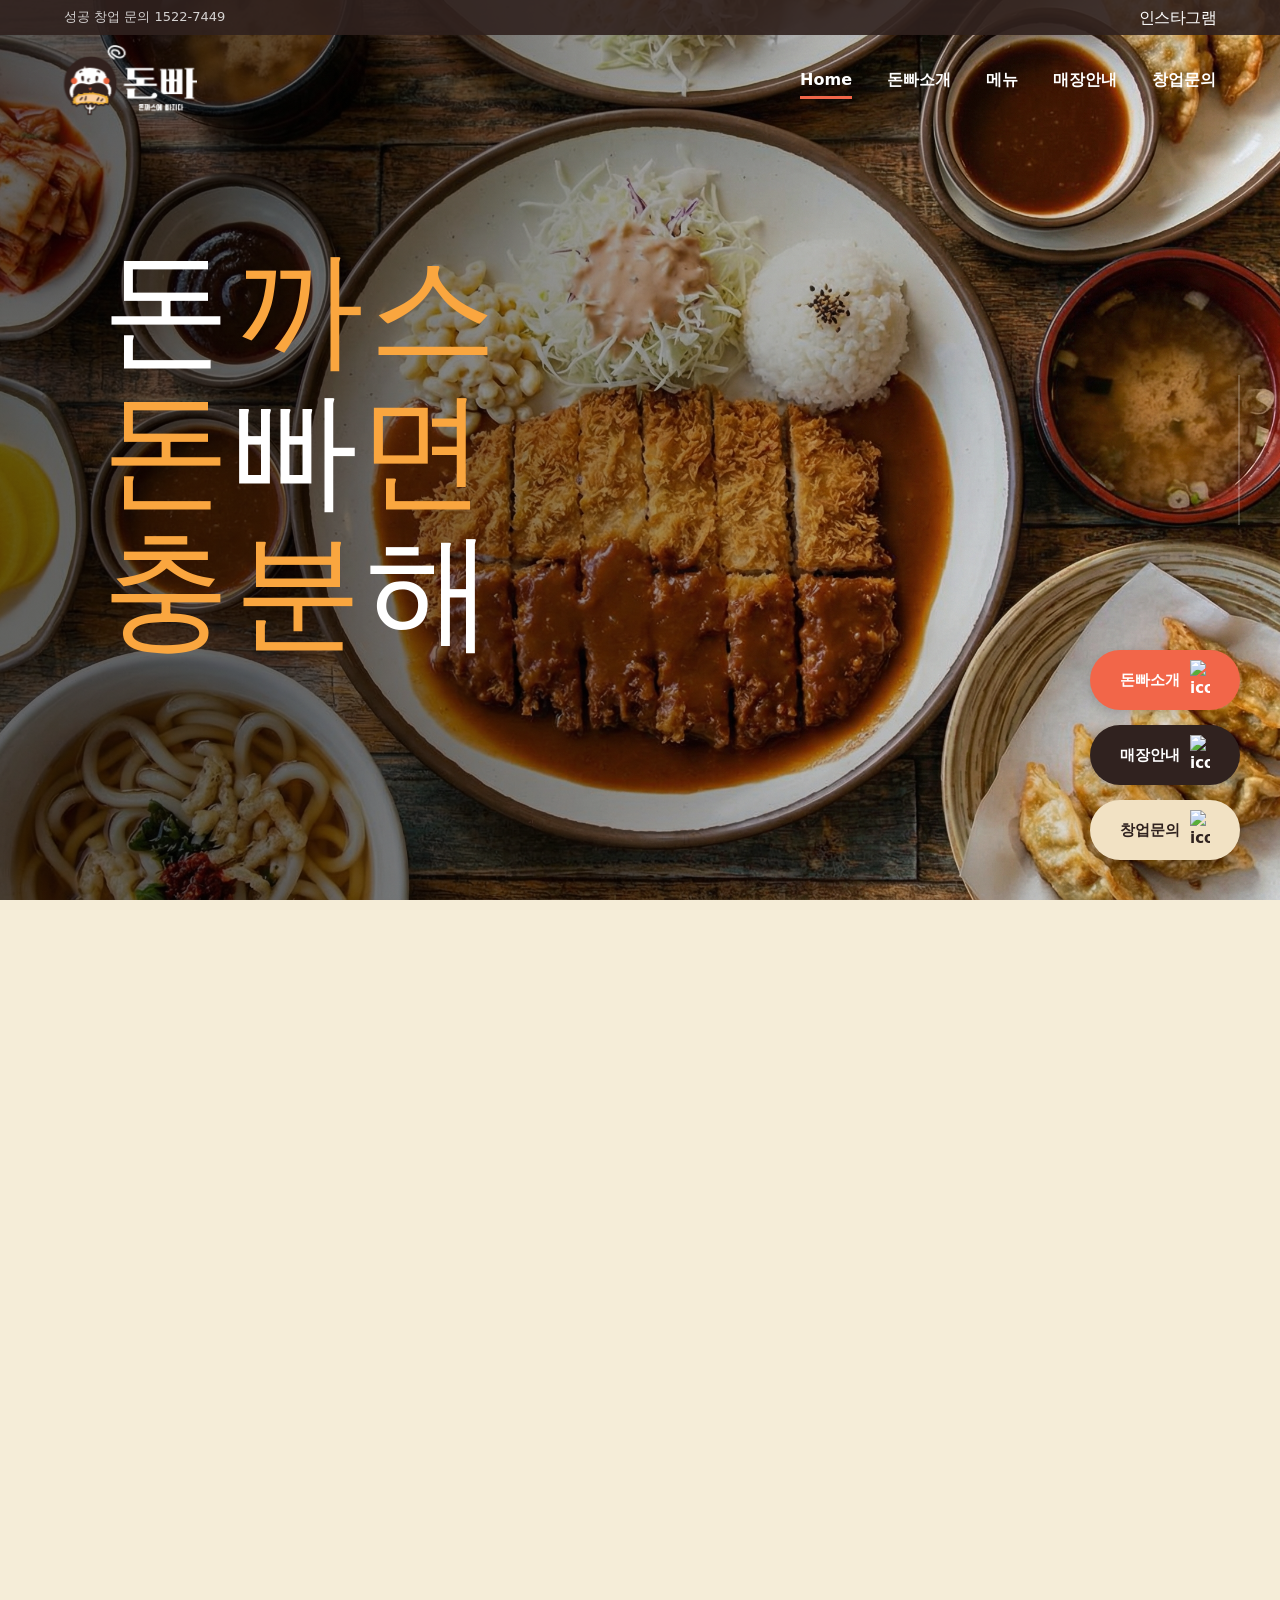
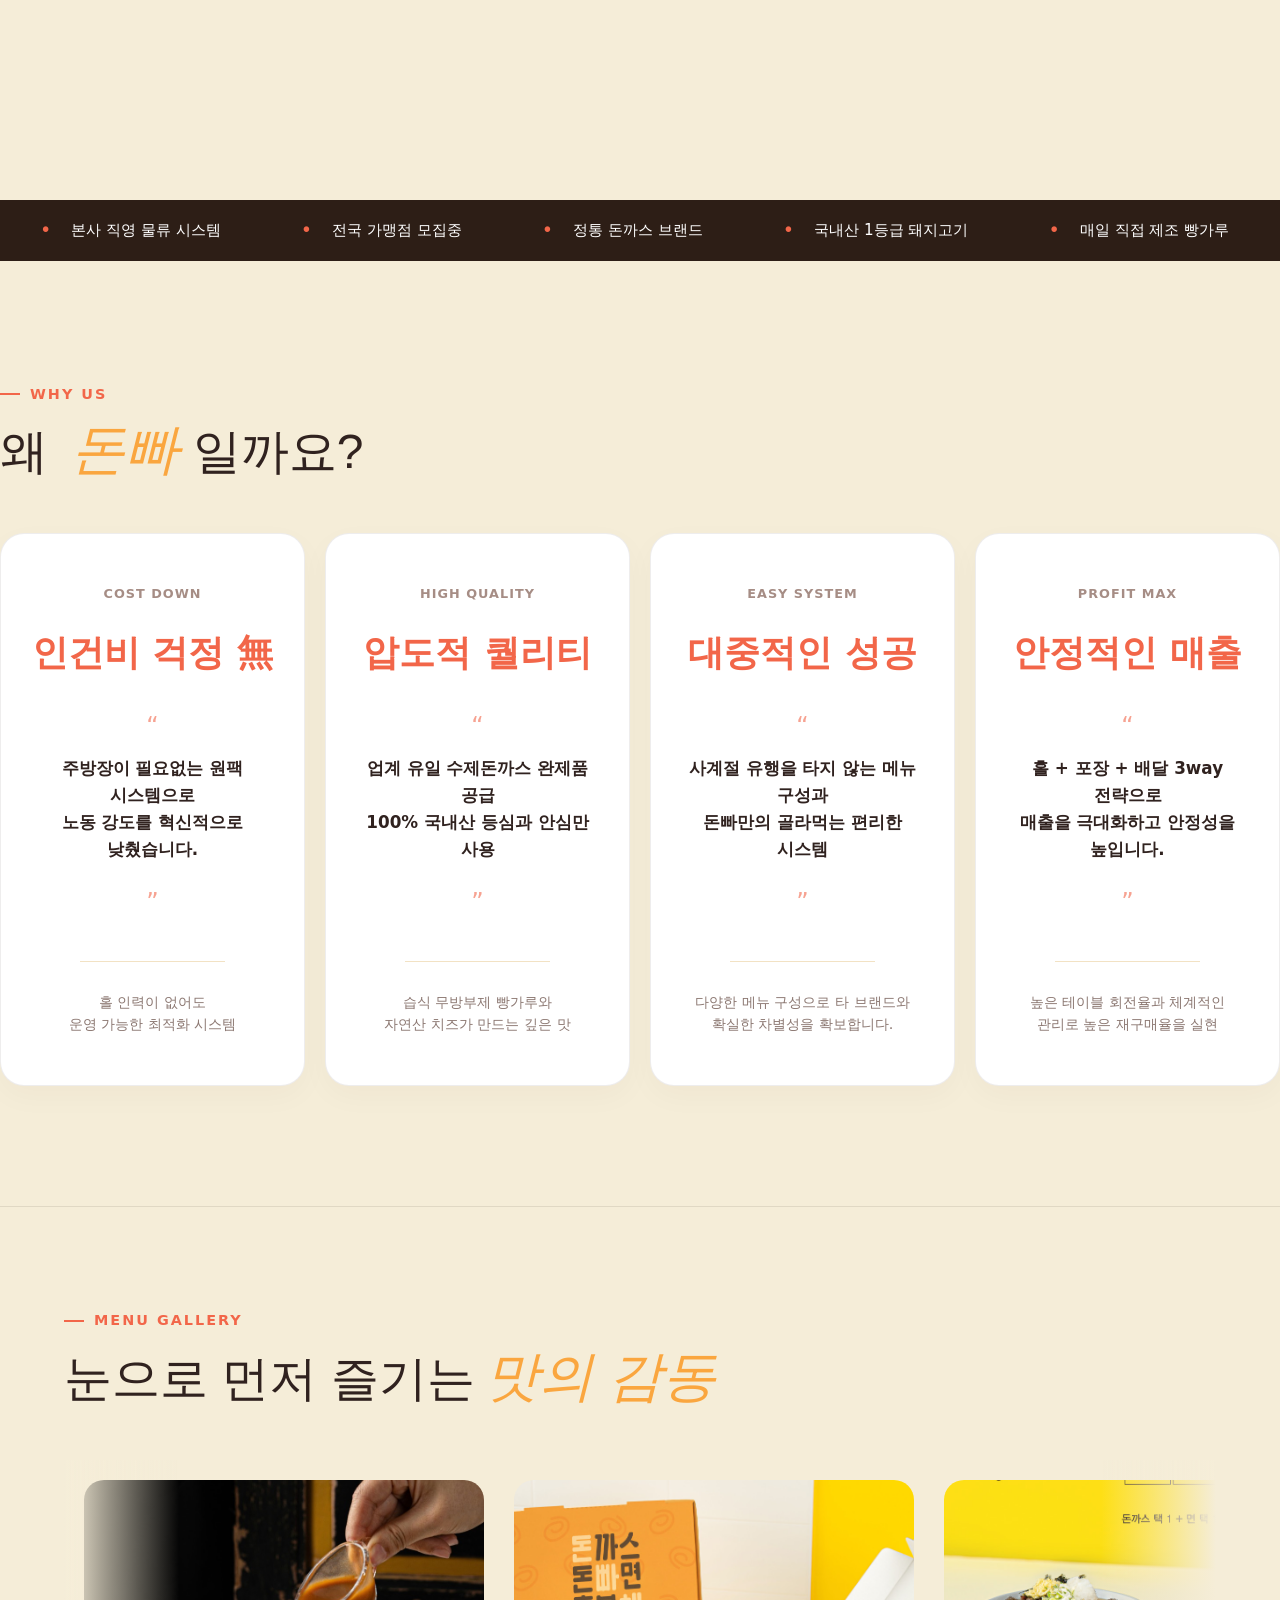
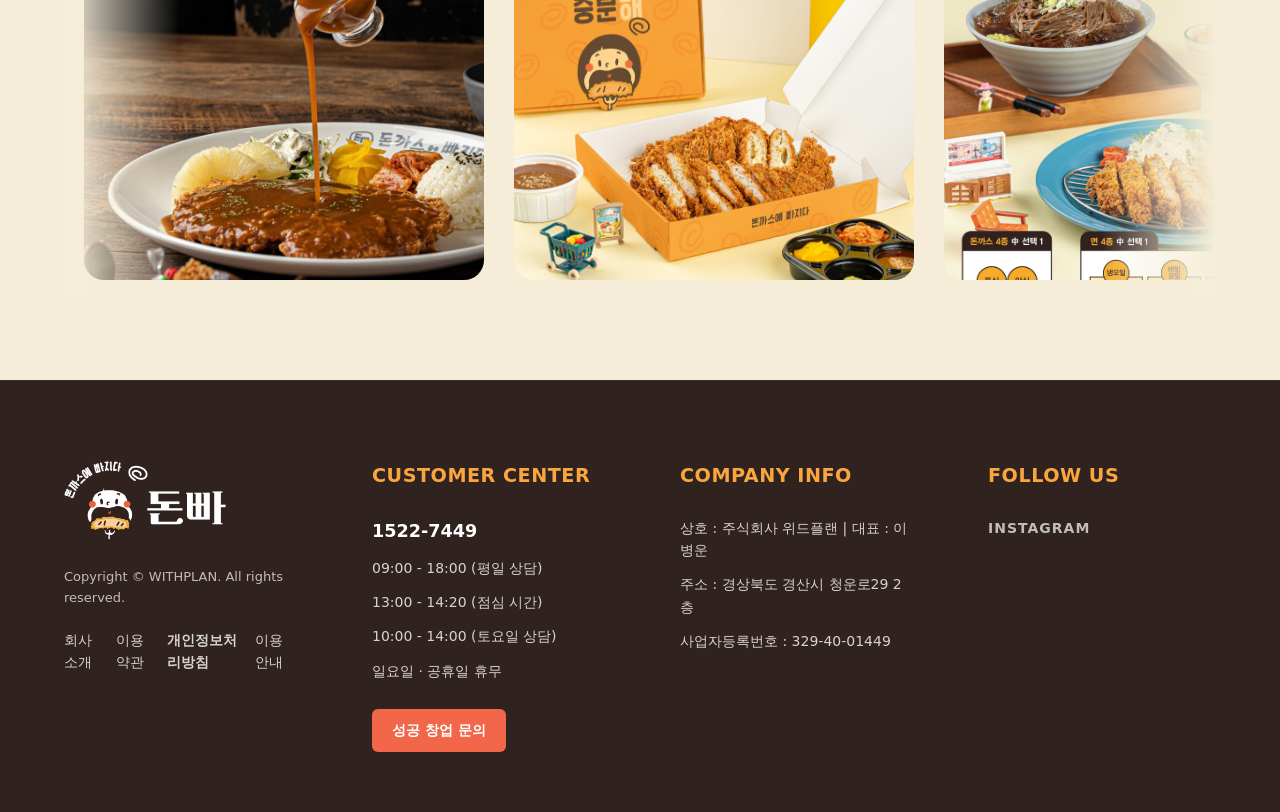
==== index.html @ 664cb2f0 "메뉴 사진 추가 및 수정" ====
<!DOCTYPE html>
<html lang="ko">

<head>
    <meta charset="UTF-8">
    <meta name="viewport" content="width=device-width, initial-scale=1.0">
    <title>K-돈까스 | 우리 모두를 이롭게 하는 맛</title>
    <meta name="description" content="전통의 맛과 현대적 감각이 어우러진 최고의 돈까스 프랜차이즈, K-돈까스입니다.">
    <link rel="stylesheet" href="css/common.css">
    <link rel="stylesheet" href="css/main.css">
    <link href="https://cdn.jsdelivr.net/npm/remixicon@3.5.0/fonts/remixicon.css" rel="stylesheet">
</head>

<body>
    <div class="top-bar">
        <div class="info">성공 창업 문의 1522-7449</div>
        <div class="sns">
            <a href="https://www.instagram.com/don_bba/" target="_blank" rel="noopener noreferrer">
                <i class="ri-instagram-line"></i> <span>인스타그램</span>
            </a>
        </div>
    </div>
    <header id="main-header">
        <div class="logo">
            <a href="index.html">
                <img src="Image/돈빠_로고_화이트.png" alt="돈빠 로고">
            </a>
        </div>
        <nav>
            <ul class="nav-links">
                <li><a href="index.html" class="active">Home</a></li>
                <li><a href="about.html">돈빠소개</a></li>
                <li><a href="menu.html">메뉴</a></li>
                <li><a href="store.html">매장안내</a></li>
                <li><a href="franchise.html">창업문의</a></li>
            </ul>
        </nav>
        <div class="menu-toggle" id="mobile-menu">
            <span></span>
            <span></span>
            <span></span>
        </div>
    </header>

    <div class="floating-banners">
        <a href="about.html" class="floating-banner banner-red">돈빠소개 <img
                src="https://img.icons8.com/ios-filled/50/ffffff/book.png" alt="icon"></a>
        <a href="store.html" class="floating-banner banner-black">매장안내 <img
                src="https://img.icons8.com/ios-filled/50/ffffff/exterior.png" alt="icon"></a>
        <a href="franchise.html" class="floating-banner banner-yellow">창업문의 <img
                src="https://img.icons8.com/ios-filled/50/000000/news.png" alt="icon"></a>
    </div>

    <main>
        <section class="hero scroll-hero">
            <div class="hero-sticky-container">
                <div class="hero-slider">
                    <div class="slide active" style="background-image: url('Image/main_1.jpeg');"></div>
                    <div class="slide" style="background-image: url('Image/main_2.jpeg');"></div>
                </div>
                <div class="hero-overlay"></div>

                <div class="hero-content">
                    <div class="hero-text-phase active" data-phase="1">
                        <h1>
                            <span class="hero-l1">돈<span class="highlight">까스</span></span><br>
                            <span class="hero-l2"><span class="highlight">돈</span>빠<span
                                    class="highlight">면</span></span><br>
                            <span class="hero-l3"><span class="highlight">충분</span>해</span>
                        </h1>
                    </div>
                    <div class="hero-text-phase" data-phase="2">
                        <h1>
                            <span class="hero-l4">정성을 다해</span><br>
                            <span class="hero-l5">직접 만드는</span><br>
                            <span class="hero-l6"><span class="highlight">수제 돈까스</span></span>
                        </h1>
                    </div>
                </div>

                <div class="scroll-indicator">
                    <div class="indicator-bar"></div>
                </div>
            </div>
        </section>

        <div class="scrolling-bar">
            <div class="scrolling-content">
                <span class="scroll-item">본사 직영 물류 시스템</span>
                <span class="scroll-item">전국 가맹점 모집중</span>
                <span class="scroll-item">정통 돈까스 브랜드</span>
                <span class="scroll-item">국내산 1등급 돼지고기</span>
                <span class="scroll-item">매일 직접 제조 빵가루</span>

                <span class="scroll-item">본사 직영 물류 시스템</span>
                <span class="scroll-item">전국 가맹점 모집중</span>
                <span class="scroll-item">정통 돈까스 브랜드</span>
                <span class="scroll-item">국내산 1등급 돼지고기</span>
                <span class="scroll-item">매일 직접 제조 빵가루</span>

                <span class="scroll-item">본사 직영 물류 시스템</span>
                <span class="scroll-item">전국 가맹점 모집중</span>
                <span class="scroll-item">정통 돈까스 브랜드</span>
                <span class="scroll-item">국내산 1등급 돼지고기</span>
                <span class="scroll-item">매일 직접 제조 빵가루</span>
            </div>
        </div>

        <section class="section section-features reveal">
            <div class="container">
                <div class="origin-header">
                    <span class="origin-subtitle">WHY US</span>
                    <h2 class="origin-title">왜 <span class="highlight">돈빠</span> 일까요?</h2>
                </div>

                <div class="process-grid">
                    <div class="process-item">
                        <span class="process-tag">Cost Down</span>
                        <h4>인건비 걱정 無</h4>
                        <div class="quote-mark">“</div>
                        <p>
                            주방장이 필요없는 원팩 시스템으로<br>
                            노동 강도를 혁신적으로 낮췄습니다.
                        </p>
                        <div class="quote-mark">”</div>
                        <div class="divider"></div>
                        <span class="sub-desc">홀 인력이 없어도<br>운영 가능한 최적화 시스템</span>
                    </div>

                    <div class="process-item">
                        <span class="process-tag">High Quality</span>
                        <h4>압도적 퀄리티</h4>
                        <div class="quote-mark">“</div>
                        <p>
                            업계 유일 수제돈까스 완제품 공급<br>
                            100% 국내산 등심과 안심만 사용
                        </p>
                        <div class="quote-mark">”</div>
                        <div class="divider"></div>
                        <span class="sub-desc">습식 무방부제 빵가루와<br>자연산 치즈가 만드는 깊은 맛</span>
                    </div>

                    <div class="process-item">
                        <span class="process-tag">Easy System</span>
                        <h4>대중적인 성공</h4>
                        <div class="quote-mark">“</div>
                        <p>
                            사계절 유행을 타지 않는 메뉴 구성과<br>
                            돈빠만의 골라먹는 편리한 시스템
                        </p>
                        <div class="quote-mark">”</div>
                        <div class="divider"></div>
                        <span class="sub-desc">다양한 메뉴 구성으로 타 브랜드와<br>확실한 차별성을 확보합니다.</span>
                    </div>

                    <div class="process-item">
                        <span class="process-tag">Profit Max</span>
                        <h4>안정적인 매출</h4>
                        <div class="quote-mark">“</div>
                        <p>
                            홀 + 포장 + 배달 3way 전략으로<br>
                            매출을 극대화하고 안정성을 높입니다.
                        </p>
                        <div class="quote-mark">”</div>
                        <div class="divider"></div>
                        <span class="sub-desc">높은 테이블 회전율과 체계적인<br>관리로 높은 재구매율을 실현</span>
                    </div>
                </div>
            </div>
        </section>

        <div class="container">
            <div class="section-divider"></div>
        </div>

        <section class="section section-menu-slider reveal">
            <div class="container">
                <div class="origin-header">
                    <span class="origin-subtitle">MENU GALLERY</span>
                    <h2 class="origin-title mobile-break">눈으로 먼저 즐기는<span class="highlight">맛의 감동</span></h2>
                </div>
            </div>
            <div class="menu-slider-wrap">
                <div class="menu-slider-track">
                    <div class="menu-slide"><img src="Image/menu/돈까스/경양식 돈까스 첫단추.jpg" alt="Menu 1"></div>
                    <div class="menu-slide"><img src="Image/menu/돈까스/골라먹는 모둠 돈까스.jpg" alt="Menu 2"></div>
                    <div class="menu-slide"><img src="Image/menu/돈까스/돈빠 반상.jpg" alt="Menu 3"></div>
                    <div class="menu-slide"><img src="Image/menu/돈까스/돈빠 한상.jpg" alt="Menu 4"></div>
                    <div class="menu-slide"><img src="Image/menu/돈까스/빨간 경양식 불돈.jpg" alt="Menu 5"></div>
                    <div class="menu-slide"><img src="Image/menu/돈까스/정식.jpg" alt="Menu 6"></div>
                    <div class="menu-slide"><img src="Image/menu/면류/냉모밀.jpg" alt="Menu 7"></div>
                    <div class="menu-slide"><img src="Image/menu/면류/맵달 쫄면.jpg" alt="Menu 8"></div>
                    <div class="menu-slide"><img src="Image/menu/사이드/카츠산도.jpg" alt="Menu 9"></div>
                    <div class="menu-slide"><img src="Image/menu/사이드/왕새우튀김(3p).jpg" alt="Menu 10"></div>

                    <div class="menu-slide"><img src="Image/menu/돈까스/경양식 돈까스 첫단추.jpg" alt="Menu 1"></div>
                    <div class="menu-slide"><img src="Image/menu/돈까스/골라먹는 모둠 돈까스.jpg" alt="Menu 2"></div>
                    <div class="menu-slide"><img src="Image/menu/돈까스/돈빠 반상.jpg" alt="Menu 3"></div>
                    <div class="menu-slide"><img src="Image/menu/돈까스/돈빠 한상.jpg" alt="Menu 4"></div>
                    <div class="menu-slide"><img src="Image/menu/돈까스/빨간 경양식 불돈.jpg" alt="Menu 5"></div>
                    <div class="menu-slide"><img src="Image/menu/돈까스/정식.jpg" alt="Menu 6"></div>
                    <div class="menu-slide"><img src="Image/menu/면류/냉모밀.jpg" alt="Menu 7"></div>
                    <div class="menu-slide"><img src="Image/menu/면류/맵달 쫄면.jpg" alt="Menu 8"></div>
                    <div class="menu-slide"><img src="Image/menu/사이드/카츠산도.jpg" alt="Menu 9"></div>
                    <div class="menu-slide"><img src="Image/menu/사이드/왕새우튀김(3p).jpg" alt="Menu 10"></div>
                </div>
            </div>
        </section>
    </main>

    <footer>
        <div class="footer-container">
            <!-- Brand Column -->
            <div class="footer-brand">
                <div class="footer-logo">
                    <img src="Image/돈빠_로고_푸터.png" alt="돈빠 로고">
                </div>
                <div class="footer-copyright">
                    Copyright © WITHPLAN. All rights reserved.
                </div>
                <div class="footer-brand-links">
                    <a href="#">회사소개</a>
                    <a href="#">이용약관</a>
                    <a href="#" class="bold">개인정보처리방침</a>
                    <a href="#">이용안내</a>
                </div>
            </div>

            <!-- Customer Center Column -->
            <div class="footer-customer">
                <h4 class="footer-col-title">CUSTOMER CENTER</h4>
                <ul class="footer-info-list">
                    <li><strong>1522-7449</strong></li>
                    <li>09:00 - 18:00 (평일 상담)</li>
                    <li>13:00 - 14:20 (점심 시간)</li>
                    <li>10:00 - 14:00 (토요일 상담)</li>
                    <li>일요일 · 공휴일 휴무</li>
                </ul>
                <a href="franchise.html" class="footer-btn">성공 창업 문의</a>
            </div>

            <!-- Company Info Column -->
            <div class="footer-company">
                <h4 class="footer-col-title">COMPANY INFO</h4>
                <ul class="footer-info-list">
                    <li>상호 : 주식회사 위드플랜 | 대표 : 이병운</li>
                    <li>주소 : 경상북도 경산시 청운로29 2층</li>
                    <li>사업자등록번호 : 329-40-01449</li>
                </ul>
            </div>

            <!-- Follow Us Column -->
            <div class="footer-follow">
                <h4 class="footer-col-title">FOLLOW US</h4>
                <div class="footer-social-links">
                    <a href="https://www.instagram.com/don_bba/" target="_blank">INSTAGRAM</a>
                </div>
            </div>
        </div>
    </footer>

    <script src="js/common.js"></script>
    <script>
        // 배경 슬라이더
        const slides = document.querySelectorAll('.slide');
        let currentSlide = 0;

        function nextSlide() {
            slides[currentSlide].classList.remove('active');
            currentSlide = (currentSlide + 1) % slides.length;
            slides[currentSlide].classList.add('active');
        }

        setInterval(nextSlide, 5000); // 5초마다 전환

        // Scroll-driven Hero Text Animation
        const hero = document.querySelector('.scroll-hero');
        const sticky = document.querySelector('.hero-sticky-container');
        const phases = document.querySelectorAll('.hero-text-phase');
        const indicatorBar = document.querySelector('.indicator-bar');

        function handleHeroScroll() {
            if (!hero || !sticky) return;

            const rect = hero.getBoundingClientRect();
            const viewHeight = window.innerHeight;
            const heroHeight = hero.offsetHeight;

            // Calculate progress (0 to 1) based on how much of the long hero section has been scrolled
            let progress = -rect.top / (heroHeight - viewHeight);
            progress = Math.max(0, Math.min(1, progress));

            // Update Indicator Bar
            if (indicatorBar) {
                indicatorBar.style.height = `${progress * 100}%`;
            }

            // Determine active phase (Dividing into 2 phases: 0-0.5, 0.5-1.0)
            let activePhase = 1;
            if (progress > 0.5) activePhase = 2;

            phases.forEach(phase => {
                const phaseNum = parseInt(phase.getAttribute('data-phase'));
                if (phaseNum === activePhase) {
                    phase.classList.add('active');
                } else {
                    phase.classList.remove('active');
                }
            });
        }

        window.addEventListener('scroll', handleHeroScroll);
        window.addEventListener('resize', handleHeroScroll);
        handleHeroScroll(); // Initial call

    </script>
</body>

</html>
---- css/common.css ----
@import url('//fonts.googleapis.com/earlyaccess/notosanskr.css');

@font-face {
    font-family: 'HsSaemaul';
    src: url('https://cdn.jsdelivr.net/gh/projectnoonnu/noonfonts_2108@1.1/HSSaemaul-Regular.woff') format('woff');
    font-weight: normal;
    font-display: swap;
}

:root {

    --primary-color: #FAA63F;
    /* Main 1 */
    --primary-hover: #F26649;
    /* Sub 1 as hover */
    --bg-color: #F5EDD8;

    --text-color: #30221F;
    /* Main 2 */

    --text-muted: #F26649;
    /* Sub 1 */
    --white: #FFFFFF;
    /* Sub 2 */
    --glass-bg: rgba(255, 255, 255, 0.8);
    --shadow: 0 10px 30px rgba(0, 0, 0, 0.08);

    --section-padding: 100px 5%;
    --container-width: 1500px;

    --transition: all 0.3s cubic-bezier(0.4, 0, 0.2, 1);

    --delay-1: 0.1s;
    --delay-2: 0.2s;
    --delay-3: 0.3s;
}

* {
    margin: 0;
    padding: 0;
    box-sizing: border-box;
}

body {
    font-family: 'Noto Sans KR', -apple-system, BlinkMacSystemFont, system-ui, Roboto, sans-serif;
    background-color: var(--bg-color);
    color: var(--text-color);
    line-height: 1.6;
    overflow-x: hidden;
    animation: fadeInPage 0.8s ease-in-out;
}

@keyframes fadeInPage {
    from {
        opacity: 0;
    }

    to {
        opacity: 1;
    }
}

h1,
h2,
h3,
.brand-font {
    font-family: 'HsSaemaul', sans-serif;
    font-weight: 700;
}

a {
    text-decoration: none;
    color: inherit;
    transition: var(--transition);
}

ul {
    list-style: none;
}

.container {
    max-width: var(--container-width);
    margin: 0 auto;
    width: 100%;
}

.top-bar {
    height: 35px;
    background: rgba(48, 34, 31, 0.9);
    color: var(--white);
    font-size: 13px;
    display: flex;
    align-items: center;
    justify-content: space-between;
    padding: 0 5%;
    position: fixed;
    top: 0;
    left: 0;
    width: 100%;
    z-index: 1001;
}

.top-bar .info {
    opacity: 0.8;
}

.top-bar .sns {
    display: flex;
    gap: 15px;
}

.top-bar .sns a {
    opacity: 1;
    display: flex;
    align-items: center;
    gap: 5px;
    height: 100%;
}

.top-bar .sns a i {
    font-size: 1rem;
    line-height: 1;
}

.top-bar .sns a span {
    font-size: 16px;
    font-weight: 500;
    line-height: 1;
    margin-bottom: -1px;
    /* Visual baseline adjustment */
    letter-spacing: -0.5px;
}

header {
    position: fixed;
    top: 35px;
    left: 0;
    width: 100%;
    height: 90px;
    display: flex;
    align-items: center;
    justify-content: space-between;
    padding: 0 5%;
    background: transparent;
    z-index: 1000;
    transition: var(--transition);
    animation: fadeInDown 0.8s ease-out forwards;

}

@keyframes fadeInDown {
    from {
        opacity: 0;
        transform: translateY(-20px);
    }

    to {
        opacity: 1;
        transform: translateY(0);
    }
}

header.scrolled {
    background: var(--primary-color);
    height: 80px;
    box-shadow: 0 2px 10px rgba(0, 0, 0, 0.1);
}

header.scrolled .logo,
header.scrolled .nav-links li a {
    color: var(--text-color);
}

.logo {
    display: flex;
    align-items: center;
}

.logo a {
    display: flex;
    align-items: center;
}

.logo img {
    height: 70px;
    width: auto;
    transition: var(--transition);
}

header.scrolled .logo img {
    height: 60px;
}

.nav-links {
    display: flex;
    gap: 35px;
    margin-left: auto;

}

.nav-links li {
    animation: fadeInDown 0.8s ease-out forwards;
    opacity: 0;
}

.nav-links li:nth-child(1) {
    animation-delay: 0.1s;
}

.nav-links li:nth-child(2) {
    animation-delay: 0.2s;
}

.nav-links li:nth-child(3) {
    animation-delay: 0.3s;
}

.nav-links li:nth-child(4) {
    animation-delay: 0.4s;
}

.nav-links li:nth-child(5) {
    animation-delay: 0.5s;
}

.nav-links li:nth-child(6) {
    animation-delay: 0.6s;
}

.nav-links li a {
    color: var(--white);
    font-weight: 600;
    font-size: 16px;
    position: relative;
    padding: 10px 0;
}

.nav-links li a::after {
    content: '';
    position: absolute;
    bottom: 0;
    left: 0;
    width: 0;
    height: 3px;
    background: #F26649;
    /* Sub 1 Color */
    transition: var(--transition);
}

.nav-links li a:hover::after,
.nav-links li a.active::after {
    width: 100%;
}

.menu-toggle {
    display: none;
    flex-direction: column;
    justify-content: space-between;
    width: 30px;
    height: 20px;
    cursor: pointer;
    z-index: 1001;
}

.menu-toggle span {
    display: block;
    width: 100%;
    height: 3px;
    background: var(--text-color);
    border-radius: 3px;
    transition: var(--transition);
}

.menu-toggle.active span:nth-child(1) {
    transform: translateY(8.5px) rotate(45deg);
}

.menu-toggle.active span:nth-child(2) {
    opacity: 0;
}

.menu-toggle.active span:nth-child(3) {
    transform: translateY(-8.5px) rotate(-45deg);
}

.ticker-bar {
    width: 100%;
    height: 50px;
    background: #30221F;
    overflow: hidden;
    display: flex;
    align-items: center;
    border-top: 1px solid rgba(255, 255, 255, 0.05);
}

.ticker-track {
    display: flex;
    white-space: nowrap;
    animation: ticker-infinite 40s linear infinite;
}

.ticker-track span {
    color: #F5EDD8;
    font-size: 14px;
    font-weight: 500;
    padding: 0 30px;
    display: flex;
    align-items: center;
}

.ticker-track .dot {
    color: var(--primary-color);
    font-size: 18px;
    padding: 0;
}

@keyframes ticker-infinite {
    0% {
        transform: translateX(0);
    }

    100% {
        transform: translateX(-33.333%);
    }
}

@media (max-width: 768px) {
    .ticker-bar {
        height: 45px;
    }
}

.floating-banners {
    position: fixed;
    right: 40px;
    bottom: 40px;
    display: flex;
    flex-direction: column;
    gap: 15px;
    z-index: 999;
}

.floating-banner {
    width: 150px;
    height: 60px;
    border-radius: 100px;
    display: flex;
    align-items: center;
    justify-content: center;
    color: var(--white);
    font-size: 15px;
    font-weight: 600;
    box-shadow: 0 4px 15px rgba(0, 0, 0, 0.2);
    cursor: pointer;
    transition: var(--transition);
}

.floating-banner:hover {
    transform: scale(1.05);
}

.banner-red {
    background: #F26649;
    /* Sub 1 */
}

.banner-black {
    background: #30221F;
}

.banner-yellow {
    background: #F2E2C4;
    color: var(--text-color);
}

.floating-banner img {
    width: 20px;
    margin-left: 10px;
}

footer {
    background: #30221F;
    color: var(--white);
    padding: 80px 5% 60px;
    font-size: 14px;
    border-top: 1px solid rgba(255, 255, 255, 0.05);
}

.footer-container {
    max-width: var(--container-width);
    margin: 0 auto;
    display: grid;
    grid-template-columns: repeat(4, 1fr);
    gap: 80px;
}

.footer-col-title {
    font-size: 1.2rem;
    font-weight: 700;
    margin-bottom: 25px;
    color: var(--primary-color);
    letter-spacing: 0.5px;
}

/* Brand Column */
.footer-brand .footer-logo {
    margin-bottom: 20px;
}

.footer-brand .footer-logo img {
    height: 80px;
    width: auto;
}

.footer-brand .footer-copyright {
    font-size: 13px;
    opacity: 0.7;
    margin-bottom: 15px;
}

.footer-brand-links {
    display: flex;
    gap: 15px;
    font-size: 14px;
    margin-top: 20px;
}

.footer-brand-links a {
    opacity: 0.8;
}

.footer-brand-links a.bold {
    font-weight: 700;
}

/* Info List Style */
.footer-info-list {
    list-style: none;
}

.footer-info-list li {
    margin-bottom: 12px;
    line-height: 1.6;
    color: rgba(255, 255, 255, 0.8);
}

.footer-info-list li strong {
    color: var(--white);
    display: block;
    margin-bottom: 3px;
    font-size: 1.1rem;
}

.footer-bank-info {
    margin-bottom: 20px;
}

.footer-bank-info p {
    margin-bottom: 5px;
    font-weight: 600;
}

/* Buttons */
.footer-btn {
    display: inline-block;
    background: var(--primary-hover);
    /* Using the warm red color for the button */
    color: white;
    padding: 10px 20px;
    border-radius: 6px;
    font-weight: 700;
    margin-top: 15px;
    transition: var(--transition);
}

.footer-btn:hover {
    transform: translateY(-2px);
    box-shadow: 0 5px 15px rgba(242, 102, 73, 0.3);
}

/* Social Column */
.footer-social-links {
    display: flex;
    flex-direction: column;
    gap: 12px;
}

.footer-social-links a {
    text-transform: uppercase;
    font-weight: 600;
    letter-spacing: 1px;
    opacity: 0.7;
    transition: var(--transition);
}

.footer-social-links a:hover {
    opacity: 1;
    color: var(--primary-color);
}

@media screen and (max-width: 1200px) {
    .footer-container {
        grid-template-columns: repeat(2, 1fr);
        gap: 40px;
    }
}

@media screen and (max-width: 768px) {
    footer {
        padding: 50px 20px;
    }

    .footer-container {
        grid-template-columns: 1fr;
        gap: 40px;
    }

    .footer-col-title {
        margin-bottom: 15px;
    }
}

@media (max-width: 991px) {
    .grid {
        grid-template-columns: repeat(2, 1fr);
    }

    .hero h1 {
        font-size: 3.5rem;
    }
}

@media (max-width: 768px) {
    .menu-toggle {
        display: flex;
    }

    .nav-links {
        position: fixed;
        top: 0;
        left: 0;

        width: 100%;

        height: 100vh;
        background: rgba(245, 237, 216, 0.95);

        backdrop-filter: blur(10px);

        -webkit-backdrop-filter: blur(10px);
        flex-direction: column;
        justify-content: center;
        align-items: center;
        gap: 40px;

        opacity: 0;
        pointer-events: none;
        transition: opacity 0.4s ease;
        z-index: 1000;
    }

    .nav-links.active {
        opacity: 1;
        pointer-events: auto;
    }

    .nav-links li {
        opacity: 0;
        transform: translateY(-20px);
        transition: opacity 0.4s ease, transform 0.4s ease;
    }

    .nav-links.active li {
        animation: slideDownFadeIn 0.5s ease forwards;
        opacity: 0;
    }

    .nav-links.active li:nth-child(1) {
        animation-delay: 0.1s;
    }

    .nav-links.active li:nth-child(2) {
        animation-delay: 0.2s;
    }

    .nav-links.active li:nth-child(3) {
        animation-delay: 0.3s;
    }

    .nav-links.active li:nth-child(4) {
        animation-delay: 0.4s;
    }

    .nav-links.active li:nth-child(5) {
        animation-delay: 0.5s;
    }

    .nav-links li a {
        font-size: 1.8rem;

        font-weight: 700;
        color: var(--text-color);

    }

    @keyframes slideDownFadeIn {
        0% {
            opacity: 0;
            transform: translateY(-20px);
        }

        100% {
            opacity: 1;
            transform: translateY(0);
        }
    }

    .grid {
        grid-template-columns: 1fr;
    }

    .hero h1 {
        font-size: 2.8rem;
    }

    .hero p {
        font-size: 1rem;
    }

    .section {
        padding: 60px 5%;
    }

    .store-list-container {
        grid-template-columns: 1fr;
        height: auto;
    }

    .map-placeholder {
        order: -1;
        height: 300px;
    }
}

.sub-hero {
    height: 50vh;
    min-height: 300px;
    display: flex;
    align-items: center;
    justify-content: center;
    position: relative;
    padding: 0 5%;
    overflow: hidden;
    color: var(--white);
    background-size: cover;
    background-position: center;
    text-align: center;
}

.sub-hero-overlay {
    position: absolute;
    top: 0;
    left: 0;
    width: 100%;
    height: 100%;
    background: rgba(0, 0, 0, 0.5);
    z-index: 1;
}

.sub-hero-content {
    position: relative;
    z-index: 2;
}

.sub-hero h1 {
    font-size: 4rem;
    margin-bottom: 15px;
}

.sub-hero p {
    font-size: 1.0rem;
    opacity: 0.9;
}

.menu-hero-container {
    display: flex;
    justify-content: space-between;
    align-items: flex-end;
    width: 100%;
    padding-top: 30px;
    position: relative;
    z-index: 2;
    text-align: left;
}

.menu-hero-content-left {
    display: flex;
    flex-direction: column;
}

.menu-hero-breadcrumb {
    color: rgba(255, 255, 255, 0.7);
    font-size: 0.9rem;
    font-weight: 500;
    margin-top: 60px;
    margin-bottom: 10px;
    letter-spacing: 1px;
}

.menu-hero-breadcrumb a {
    color: inherit;
    transition: var(--transition);
    position: relative;
    padding-bottom: 2px;
}

.menu-hero-breadcrumb a:hover {
    color: #ffffff;
}

.menu-hero-breadcrumb a::after {
    content: '';
    position: absolute;
    bottom: 0;
    left: 0;
    width: 0;
    height: 1px;
    background: #ffffff;
    transition: var(--transition);
}

.menu-hero-breadcrumb a:hover::after {
    width: 100%;
}

.menu-hero-breadcrumb a:last-child {
    color: #FAA63F;
    font-weight: 700;
}

.menu-hero-breadcrumb a:last-child::after {
    background: #FAA63F;
}

.menu-hero-breadcrumb span {
    margin: 0 12px;
    color: rgba(255, 255, 255, 0.4);
    font-size: 0.8rem;
}

.menu-hero-title {
    font-size: 4.5rem;
    line-height: 1.2;
    margin-bottom: 25px;
    font-weight: 100;
    letter-spacing: -1px;
}

.menu-hero-title .text-white {
    color: var(--white);
}

.menu-hero-title .text-primary {
    color: #FAA63F;
}

.menu-hero-desc {
    color: rgba(255, 255, 255, 0.6);
    font-size: 1.1rem;
    line-height: 1.6;
    letter-spacing: -0.5px;
}

.menu-hero-content-right {
    display: flex;
    flex-direction: column;
    gap: 40px;
    text-align: right;
}

.menu-hero-content-right.reveal {
    transition-delay: 0.3s;

}

.menu-hero-stat {
    display: flex;
    flex-direction: column;
}

.stat-value {
    color: #FAA63F;
    font-size: 1.8rem;

    line-height: 1;
    font-weight: 100;
    letter-spacing: 1px;
}

.stat-label {
    color: rgba(255, 255, 255, 0.6);
    font-size: 0.9rem;
    margin-top: 5px;
}

@media (max-width: 991px) {
    .menu-hero-container {
        flex-direction: column;
        align-items: flex-start;
        gap: 40px;
        padding: 60px 0;
    }

    .menu-hero-title {
        font-size: 3rem;
    }

    .menu-hero-content-right {
        text-align: left;
        flex-direction: row;
        gap: 30px;
    }
}

@media (max-width: 768px) {
    .stat-value {
        font-size: 1.6rem;
    }
}

.process-grid {
    display: grid;
    grid-template-columns: repeat(3, 1fr);
    gap: 80px 40px;
    margin-top: 20px;
    position: relative;
    width: 100%;
}

.process-item {
    position: relative;
    text-align: left;
    background: #FFF8EC;
    padding: 60px 40px;
    border-radius: 30px;
    box-shadow: 0 10px 30px rgba(0, 0, 0, 0.03);
    border: 1px solid rgba(0, 0, 0, 0.03);
    transition: all 0.4s cubic-bezier(0.175, 0.885, 0.32, 1.275);
    overflow: hidden;
}

.process-item:hover {
    transform: translateY(-12px);
    box-shadow: 0 20px 50px rgba(201, 114, 10, 0.12);
    border-color: rgba(201, 114, 10, 0.2);
    z-index: 2;
}

.process-num {
    font-size: 6rem;
    font-weight: 900;
    color: rgba(44, 32, 22, 0.04);
    position: absolute;
    top: 10px;
    left: 30px;
    margin: 0;
    line-height: 1;
    z-index: 1;
    font-family: 'HsSaemaul', sans-serif;
}

.process-icon {
    font-size: 2.2rem;
    color: #FAA63F;
    margin-top: 40px;
    position: relative;
    z-index: 2;
    display: block;
}

.process-item h4 {
    font-size: 1.4rem;
    font-weight: 800;
    margin-bottom: 15px;
    color: #30221F;
}

.process-item p {
    font-size: 1.1rem;
    line-height: 1.7;
    font-weight: 500;
    color: #666;
    word-break: keep-all;
    margin: 0;
    width: 100%;
    position: relative;
    z-index: 2;
}

.process-section {
    padding: 120px 5%;
    width: 100%;
    background-color: #F5EDD8;
    text-align: center;
}

@keyframes fadeInUp {
    from {
        opacity: 0;
        transform: translateY(30px);
    }

    to {
        opacity: 1;
        transform: translateY(0);
    }
}

.reveal {
    opacity: 0;
    transform: translateY(30px);
    transition: all 0.8s ease-out;
}

.reveal.active {
    opacity: 1;
    transform: translateY(0);
}

.section-divider {
    width: 100%;
    height: 1px;
    background-color: rgba(44, 32, 22, 0.1);
    margin: 0 auto;
}

.section {
    padding: var(--section-padding);
}

.section-title {
    text-align: center;
    margin-bottom: 60px;
}

.section-title h2 {
    font-size: 2.5rem;
    margin-bottom: 10px;
}

.section-header.left-align {
    text-align: left;
    margin-bottom: 50px;
}

.section-header.left-align h2 {
    font-size: 2.6rem;
    font-weight: 100;
}

.subtitle {
    display: inline-block;
    color: #F26649;
    font-size: 0.9rem;
    font-weight: 700;
    letter-spacing: 2px;
    position: relative;
    padding-left: 30px;
}

.subtitle::before {
    content: '';
    position: absolute;
    left: 0;
    top: 50%;
    transform: translateY(-50%);
    width: 20px;
    height: 2px;
    background-color: var(--primary-color);
}

.section-title .divider {
    display: none;

}

.grid {
    display: grid;
    grid-template-columns: repeat(3, 1fr);
    gap: 30px;
}

.card {
    background: var(--white);
    padding: 40px;
    border-radius: 20px;
    box-shadow: var(--shadow);
    transition: var(--transition);
    text-align: center;
}

.card:hover {
    transform: translateY(-10px);
}

.card-icon {
    font-size: 3rem;
    margin-bottom: 20px;
    display: block;
}

.card h3 {
    margin-bottom: 15px;
}

.origin-header {
    text-align: left;
    margin-bottom: 40px;
}

.origin-subtitle {
    display: inline-block;
    color: #F26649;
    /* Sub 1 */
    font-size: 0.9rem;
    font-weight: 700;
    letter-spacing: 2px;
    position: relative;
    padding-left: 30px;
}

.origin-subtitle::before {
    content: '';
    position: absolute;
    left: 0;
    top: 50%;
    transform: translateY(-50%);
    width: 20px;
    height: 2px;
    background-color: #F26649;
    /* Sub 1 */
}

.origin-title {
    font-size: 3rem;
    font-weight: 100;
}

/* [WHY US, MENU GALLERY 등] 밝은 배경 섹션의 타이틀 컬러 */
.origin-title {
    color: #30221F;
}

/* [원산지] 어두운 배경 섹션의 타이틀 컬러 (배경이 30221F 인 곳) */
.origin-section .origin-title {
    color: #ffffff;
}

.origin-title .highlight {
    color: #FAA63F;
    /* Sub 1 */
    font-size: 3.4rem;
    font-style: italic;
    font-family: 'HsSaemaul', sans-serif;
    margin-left: 10px;
}

@media screen and (max-width: 640px) {
    .origin-title.mobile-break .highlight {
        display: block !important;
        margin-left: 0 !important;
        margin-top: -15px !important;
    }

    .mo-br {
        display: block !important;
    }
}

.scrolling-bar {
    background-color: #2D1E16;

    overflow: hidden;
    padding: 15px 0;
    white-space: nowrap;
    position: relative;
}

.scrolling-content {
    display: inline-flex;
    animation: scroll-left 30s linear infinite;
}

.scroll-item {
    display: inline-flex;
    align-items: center;
    color: #FFFFFF;
    font-size: 0.95rem;
    font-weight: 500;
    padding: 0 40px;
}

.scroll-item::before {
    content: "•";
    color: #F26649;
    /* Sub 1 */
    margin-right: 20px;
    font-size: 1.2rem;
}

@keyframes scroll-left {
    0% {
        transform: translateX(0);
    }

    100% {
        transform: translateX(-33.333%);

    }
}

/* Utility Classes */
.mo-br {
    display: none;
}

@media screen and (max-width: 768px) {
    .container {
        padding: 0 15px;
    }

    .section {
        padding: 40px 5%;
    }

    .section-title h2 {
        font-size: 2rem;
    }

    .top-bar {
        font-size: 11px;
        padding: 0 10px;
    }

    header {
        padding: 0 15px;
    }

    .logo img {
        height: 50px;
    }

    .floating-banners {
        display: none;
    }

    .process-grid {
        grid-template-columns: 1fr;
        gap: 30px;
        margin-top: 40px;
    }

    .process-item {
        padding: 40px 25px;
    }

    .sub-hero {
        min-height: 200px;
        height: auto;
        padding-top: 80px;
        padding-bottom: 40px;
    }

    .menu-hero-container {
        flex-direction: column;
        align-items: center;
        justify-content: center;
        text-align: center;
        gap: 15px;
    }

    .menu-hero-content-left {
        align-items: center;
        text-align: center;
        width: 100%;
    }

    .menu-hero-content-right {
        flex-direction: row;
        flex-wrap: wrap;
        justify-content: center;
        align-items: flex-end;
        text-align: center;
    }

    .menu-hero-stat {
        align-items: center;
    }

    /* 서브 히어로: 모바일은 타이틀 위주(브레드크럼·스탯 숨김, 본문은 아주 작게) */
    .menu-hero-breadcrumb {
        display: none;
    }

    .menu-hero-content-right {
        display: none;
    }

    .menu-hero-desc {
        display: none;
    }

    .sub-hero h1.menu-hero-title {
        font-size: clamp(2.75rem, 8.5vw, 3.4rem);
        line-height: 1.12;
        margin-bottom: 0;
        font-weight: 400;
    }

    .menu-hero-desc br {
        display: none;
    }

    footer {
        padding: 40px 15px 30px;
    }

    .footer-nav {
        flex-wrap: wrap;
        gap: 15px;
        font-size: 13px;
    }

    .footer-info-text,
    .copyright {
        font-size: 12px;
    }

    /* 소제목(영문 라벨) + 메인 타이틀: 모바일에서 간격 촘촘하게 */
    .origin-header .origin-subtitle {
        margin-bottom: 6px !important;
    }

    .origin-header .origin-title {
        margin-top: 0 !important;
    }

    .section-header.left-align .subtitle {
        margin-bottom: 0px !important;
    }

    .section-header.left-align>h2 {
        margin-top: 0 !important;
    }

    .section-title-wrap .subtitle {
        margin-bottom: 6px !important;
    }

    .section-title-wrap .history-title {
        margin-top: 0 !important;
    }

    .contact-info>.origin-subtitle {
        margin-bottom: 6px !important;
    }

    .contact-info>.contact-title {
        margin-top: 0 !important;
    }
}

@media screen and (max-width: 640px) {
    .container {
        padding: 0 20px;
    }

    .section {
        padding: 60px 20px;
    }

    .section-title h2 {
        font-size: 1.8rem;
    }

    .top-bar {
        font-size: 13px;
        padding: 0 15px;
    }

    .top-bar .sns a i {
        font-size: 1.2rem;
    }

    .top-bar .sns a span {
        display: none;
        /* Hide labels on very small screens */
    }

    header {
        height: 70px;
        padding: 0 15px;
        justify-content: center !important;
        position: fixed !important;
    }

    .logo {
        flex: 1 !important;
        display: flex !important;
        justify-content: center !important;
        text-align: center !important;
    }

    .logo img {
        height: 50px !important;
        margin: 0 auto !important;
    }

    .menu-toggle {
        position: absolute !important;
        right: 15px !important;
        /* Center toggle vertically in header */
        top: 50% !important;
        transform: translateY(-50%) !important;
    }

    .sub-hero h1.menu-hero-title {
        font-size: clamp(2.65rem, 8vw, 3.25rem);
        line-height: 1.12;
    }

    .footer-nav {
        justify-content: center;
        text-align: center;
    }

    .footer-info-text {
        text-align: center;
    }

    .copyright {
        text-align: center;
    }

    /* Center-align all section headers on mobile */
    .origin-header,
    .section-header.left-align,
    .section-title-wrap {
        text-align: center !important;
        margin-left: auto !important;
        margin-right: auto !important;
        display: flex !important;
        flex-direction: column !important;
        align-items: center !important;
    }

    .subtitle,
    .origin-subtitle {
        padding-left: 0 !important;
        display: inline-block !important;
        text-align: center !important;
    }

    .subtitle::before,
    .origin-subtitle::before {
        display: none !important;
    }

    /* Mobile Footer Optimization & Reordering */
    footer {
        padding: 60px 20px 40px !important;
    }

    .footer-container {
        display: flex !important;
        flex-direction: column !important;
        align-items: center !important;
        text-align: center !important;
        gap: 30px !important;
        position: relative !important;
    }

    /* Use display: contents to reorder children of disparate parents */
    .footer-brand,
    .footer-company {
        display: contents !important;
    }

    .footer-logo {
        display: none !important;
    }

    /* Company Info List */
    .footer-info-list {
        order: 2 !important;
        display: flex !important;
        flex-direction: column !important;
        align-items: center !important;
        gap: 8px !important;
        margin-bottom: 20px !important;
    }

    /* Brand Links (Terms etc.) */
    .footer-brand-links {
        order: 3 !important;
        display: flex !important;
        justify-content: center !important;
        flex-wrap: wrap !important;
        gap: 10px 20px !important;
        margin-top: 10px !important;
    }

    /* Copyright at the very bottom */
    .footer-copyright {
        order: 4 !important;
        margin-top: 5px !important;
        font-size: 11px !important;
        opacity: 0.7;
    }

    /* Hide unnecessary elements on mobile */
    .footer-customer,
    .footer-follow,
    .footer-col-title {
        display: none !important;
    }
}
---- css/main.css ----
.hero {
    height: 100vh;
    position: relative;
    color: var(--white);
}

.hero.scroll-hero {
    height: 200vh;
    /* Scroll length for 2 phases */
}

.hero-sticky-container {
    position: sticky;
    top: 0;
    height: 100vh;
    width: 100%;
    display: flex;
    align-items: center;
    justify-content: flex-start;
    padding: 0 8%;
    overflow: hidden;
}

.hero-slider {
    position: absolute;
    top: 0;
    left: 0;
    width: 100%;
    height: 100%;
    z-index: 0;
}

.slide {
    position: absolute;
    top: 0;
    left: 0;
    width: 100%;
    height: 100%;
    background-size: cover;
    background-position: center;
    opacity: 0;
    transition: opacity 2s ease-in-out;
}

.slide.active {
    opacity: 1;
}

.hero-overlay {
    position: absolute;
    top: 0;
    left: 0;
    width: 100%;
    height: 100%;
    background: linear-gradient(to right, rgba(0, 0, 0, 0.6) 20%, rgba(0, 0, 0, 0) 100%);
    z-index: 1;
}

.hero-content {
    z-index: 2;
    max-width: 1200px;
    width: 100%;
    position: relative;
}

.hero-text-phase {
    position: absolute;
    top: 50%;
    left: 0;
    transform: translateY(-50%);
    opacity: 0;
    visibility: hidden;
    transition: all 0.8s cubic-bezier(0.4, 0, 0.2, 1);
    width: 100%;
}

.hero-text-phase.active {
    opacity: 1;
    visibility: visible;
    transform: translateY(-50%) translateX(0);
}

.hero h1 {
    font-size: 8rem;
    /* Large impact font */
    line-height: 1.1;
    font-weight: 100;
    /* Ultra thin for modern feel */
    margin: 0;
    display: block;
}

.hero h1 span {
    display: inline-block;
    white-space: nowrap;
}

/* Individual Letter Spacing for Alignment (Tuned for 8rem Extra Bold) */
.hero-l1 {
    letter-spacing: 0.04em;
}

/* 돈까스 - increase to match '충분해' width */
.hero-l2 {
    letter-spacing: 0;
}

/* 돈빠면 */
.hero-l3 {
    letter-spacing: 0.03em;
}

/* 충분해 - naturally the widest */

.hero-l4 {
    letter-spacing: 0.01em;
}

/* 정성을 다해 */
.hero-l5 {
    letter-spacing: 0.02em;
}

/* 직접 만드는 */
.hero-l6 {
    letter-spacing: 0;
}

/* 수제 돈까스 */

.hero h1 .highlight {
    color: var(--primary-color);
}

.hero h1 .highlight {
    color: var(--primary-color);
}

/* Scroll Indicator */
.scroll-indicator {
    position: absolute;
    right: 40px;
    top: 50%;
    transform: translateY(-50%);
    width: 2px;
    height: 150px;
    background: rgba(255, 255, 255, 0.2);
    z-index: 10;
}

.indicator-bar {
    width: 100%;
    height: 0%;
    background: var(--primary-color);
    transition: height 0.1s linear;
}

@media (max-width: 768px) {
    .hero-sticky-container {
        padding: 0 5%;
    }
}

.btn {
    display: inline-block;
    padding: 18px 40px;
    background: var(--primary-color);
    color: var(--white);
    border-radius: 50px;
    font-weight: 600;
    transition: var(--transition);
    box-shadow: 0 4px 15px rgba(250, 166, 63, 0.3);
}

.desktop-only-btn {
    display: inline-block;
}

@media (max-width: 768px) {
    .desktop-only-btn {
        display: none;
    }
}

.btn:hover {
    background: var(--primary-hover);
    transform: translateY(-3px);
    box-shadow: 0 6px 20px rgba(250, 166, 63, 0.4);
}

.section-menu-slider {
    padding-bottom: 80px;
    overflow: hidden;
}

.menu-slider-wrap {
    width: 100%;
    max-width: var(--container-width);

    margin: 20px auto 0;

    position: relative;
    overflow: hidden;

    padding: 0 20px;

}

.menu-slider-wrap::before,
.menu-slider-wrap::after {
    content: '';
    position: absolute;
    top: 0;
    width: 10%;
    height: 100%;
    z-index: 2;
    pointer-events: none;
    display: block;

}

.menu-slider-wrap::before {
    left: 0;
    background: linear-gradient(to right, var(--bg-color), transparent);
}

.menu-slider-wrap::after {
    right: 0;
    background: linear-gradient(to left, var(--bg-color), transparent);
}

.menu-slider-track {
    display: flex;
    gap: 30px;
    animation: menu-scroll-infinite 60s linear infinite;

    width: max-content;
    padding: 20px 0;

}

.menu-slider-track:hover {
    animation-play-state: running !important;
}

.menu-slide {
    width: 400px;
    height: 400px;
    flex-shrink: 0;
    border-radius: 20px;
    overflow: hidden;
}

.menu-slide img {
    width: 100%;
    height: 100%;
    object-fit: cover;
    transition: transform 0.6s cubic-bezier(0.4, 0, 0.2, 1);
}

.menu-slide:hover img {
    transform: scale(1.1);
}

@keyframes menu-scroll-infinite {
    0% {
        transform: translateX(0);
    }

    100% {

        transform: translateX(calc(-400px * 10 - 30px * 10));
    }
}

@media (max-width: 768px) {
    .menu-slide {
        width: 280px;
        height: 280px;
    }

    @keyframes menu-scroll-infinite {
        0% {
            transform: translateX(0);
        }

        100% {
            transform: translateX(calc(-280px * 10 - 30px * 10));
        }
    }
}

@media screen and (max-width: 768px) {
    .hero {
        padding: 0 15px;
    }

    .hero h1 {
        font-size: clamp(4.25rem, 11vw + 1.25rem, 5.75rem);
        line-height: 1.06;
        font-weight: 400;
        letter-spacing: -0.02em;
    }

    .hero p {
        font-size: 1.1rem;
    }

    .hero-content {
        max-width: 100%;
        text-align: center;
    }
}

/* 메인 WHY US: 브랜드 톤앤매너(Orange/Brown) 반영 */
.section-features {
    background: #F5EDD8;
    /* Warm ivory bg */
    padding: 120px 0;
}

.section-features .origin-title {
    color: #30221F;
}

.section-features .process-item {
    background: #ffffff;
    border: 1px solid rgba(48, 34, 31, 0.08);
    /* Soft brown border */
    padding: 50px 30px;
    border-radius: 24px;
    display: flex;
    flex-direction: column;
    align-items: center;
    text-align: center !important;
    transition: all 0.5s cubic-bezier(0.4, 0, 0.2, 1);
    position: relative;
    color: #30221F;
    /* Dark brown text */
    box-shadow: 0 10px 30px rgba(48, 34, 31, 0.03);
}

/* Hover Interaction: Active card comes forward, others recede */
.process-grid:hover .process-item:not(:hover) {
    opacity: 0.5;
    transform: scale(0.95);
    filter: grayscale(0.5);
}

.process-item:hover {
    background: #ffffff;
    transform: scale(1.08);
    z-index: 10;
    box-shadow: 0 40px 80px rgba(48, 34, 31, 0.12);
    border-color: #F26649;
    /* Brand Orange */
}

.process-item .process-tag {
    font-size: 0.8rem;
    color: #A68D85;
    /* Muted brown */
    margin-bottom: 20px;
    text-transform: uppercase;
    letter-spacing: 1px;
    font-weight: 700;
}

.process-item h4 {
    font-size: 2.22rem;
    color: #F26649 !important;
    /* Brand Orange */
    margin-bottom: 15px;
    font-weight: 900;
}

.process-item .quote-mark {
    font-size: 1.5rem;
    color: #F26649;
    margin: 10px 0px;
    /* Minimized vertical spacing for tight look */
    opacity: 0.6;
}

.process-item p {
    color: #30221F !important;
    font-size: 1.05rem;
    line-height: 1.6;
    font-weight: 600;
    margin-bottom: 10px !important;
    /* Remove default margins for symmetry */
}

.process-item .divider {
    width: 60%;
    height: 1px;
    background: #F2E2C4;
    /* Soft beige divider */
    margin: 30px 0;
}

.process-item .sub-desc {
    font-size: 0.9rem;
    color: #8C7872;
    /* Muted brown */
    line-height: 1.5;
    font-weight: 500;
}

@media (min-width: 769px) {
    .section-features .process-grid {
        grid-template-columns: repeat(4, 1fr);
        gap: 20px;
    }
}

@media screen and (max-width: 480px) {
    .hero-sticky-container {
        padding: 0 18px;
    }

    .scroll-indicator {
        right: 20px;
        height: 100px;
    }

    .section-features {
        padding: 80px 0;
    }

    .section-features .process-grid {
        grid-template-columns: 1fr;
        gap: 20px;
        padding: 0 20px;
    }

    .section-features .process-item {
        padding: 40px 20px;
    }

    .section-features .process-item h4 {
        font-size: 1.8rem;
    }

    .horizontal-item {
        flex-direction: column;
        align-items: center;
        text-align: center !important;
        gap: 20px;
    }

    .horizontal-item .process-icon {
        font-size: 3.5rem;
    }
}

/* 메인 WHY US: 가로형 레이아웃 */
.horizontal-item {
    display: flex;
    align-items: flex-start;
    gap: 30px;
    text-align: left !important;
}

.horizontal-item .process-icon {
    font-size: 4.5rem;
    margin: 0;
    line-height: 1;
    color: var(--primary-color);
    flex-shrink: 0;
}

.process-content {
    flex: 1;
}

.process-content h4 {
    margin-top: 5px;
}
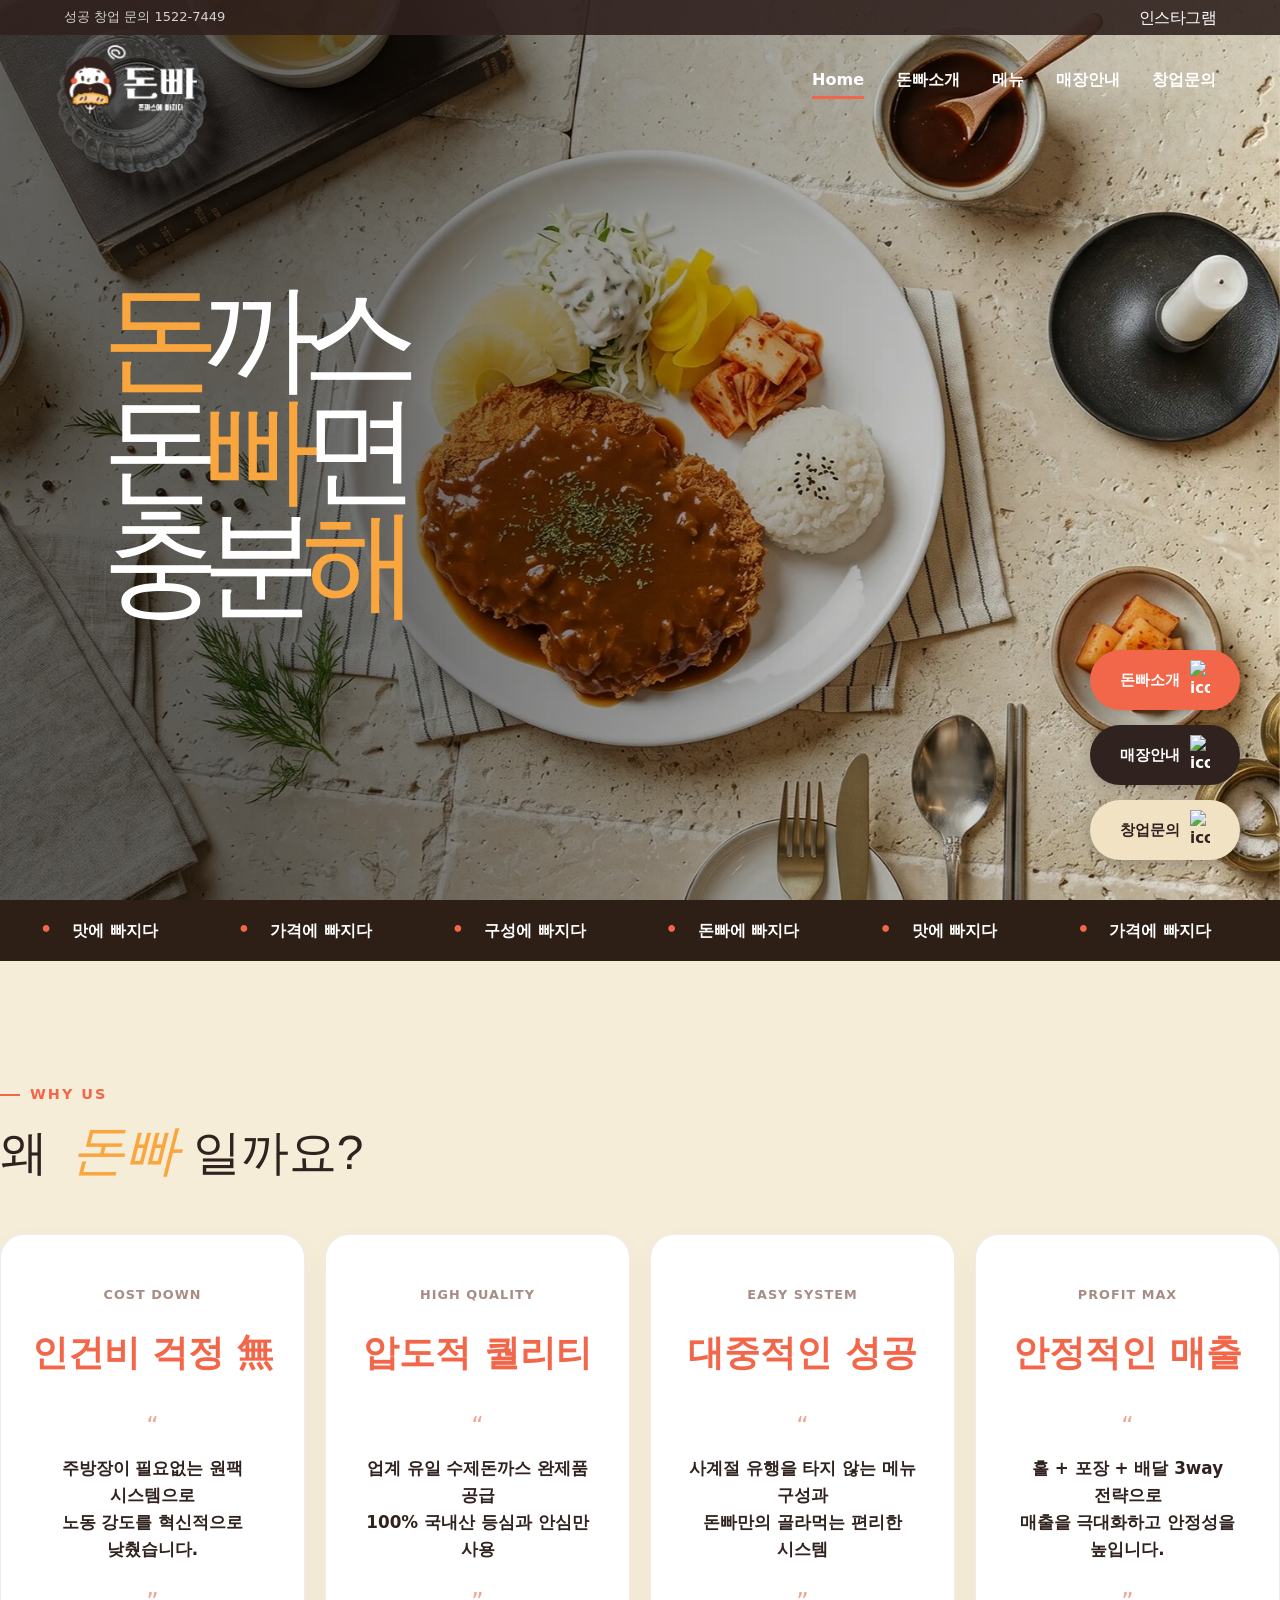
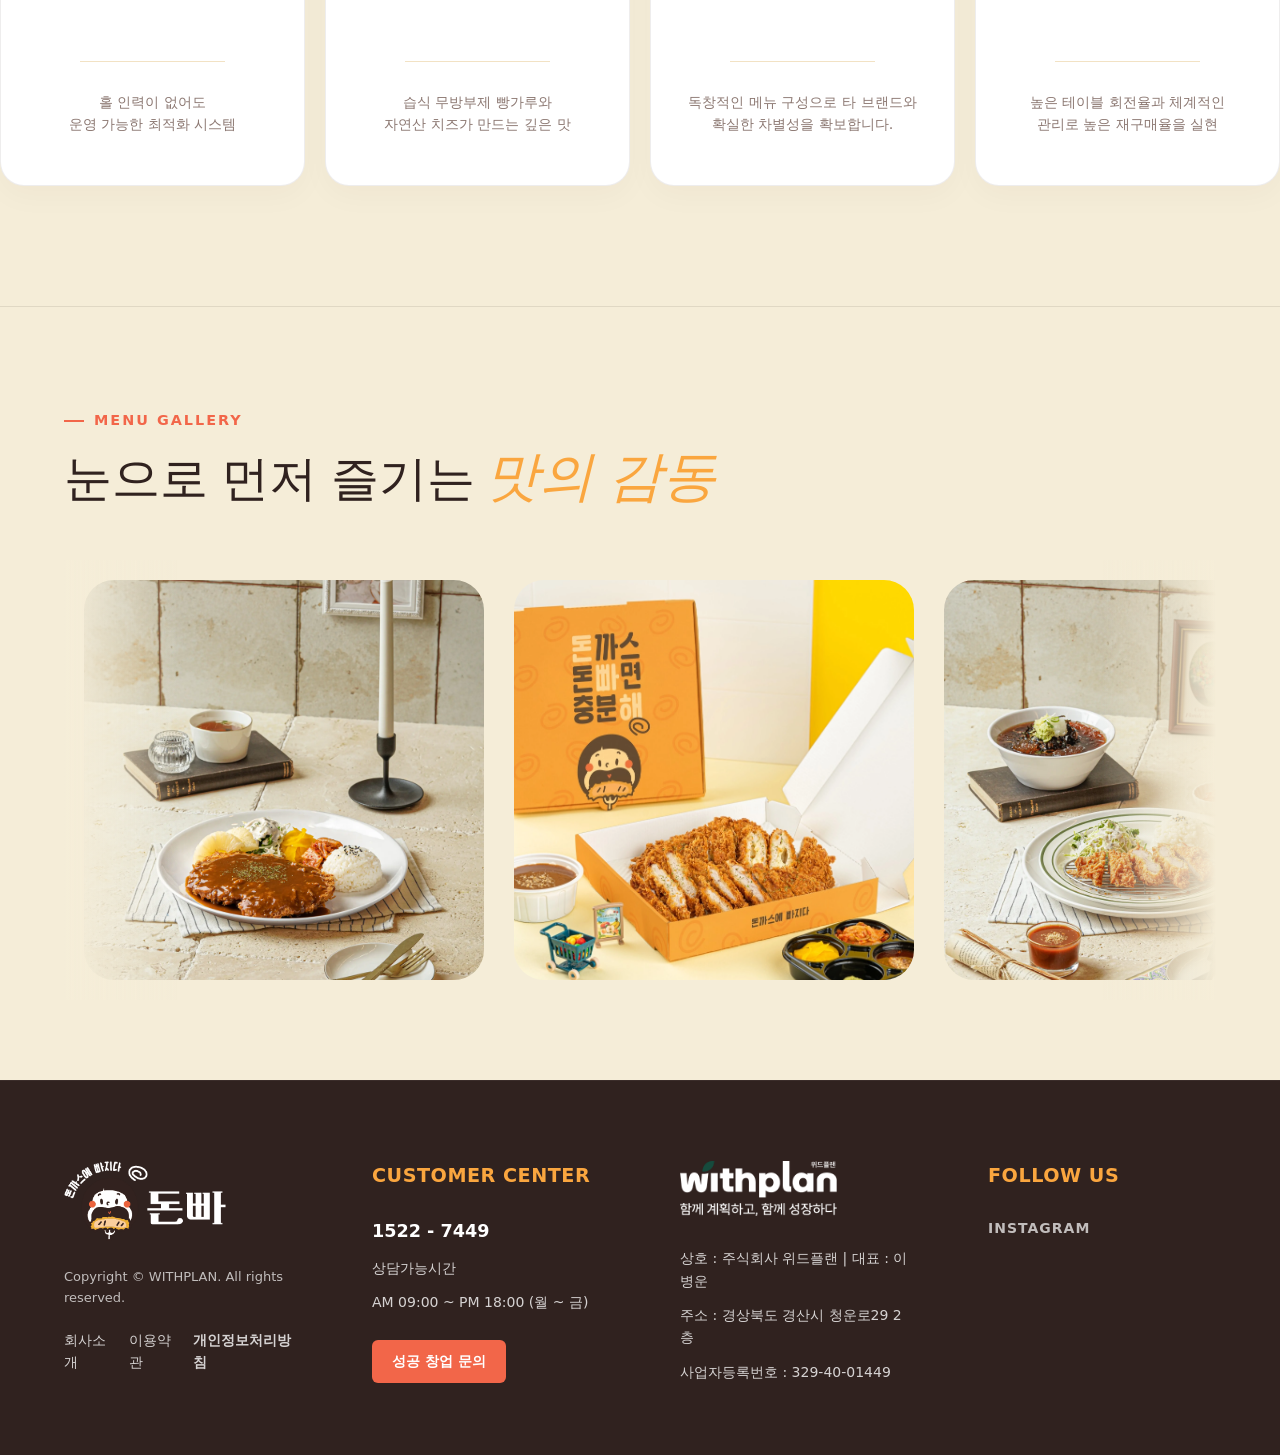
==== commit 7320fc51: "24일 수정본" ====
--- a/index.html
+++ b/index.html
@@ -8,6 +8,7 @@
     <meta name="description" content="전통의 맛과 현대적 감각이 어우러진 최고의 돈까스 프랜차이즈, K-돈까스입니다.">
     <link rel="stylesheet" href="css/common.css">
     <link rel="stylesheet" href="css/main.css">
+    <link rel="icon" href="Image/파비콘.svg" type="image/svg+xml">
     <link href="https://cdn.jsdelivr.net/npm/remixicon@3.5.0/fonts/remixicon.css" rel="stylesheet">
 </head>
 
@@ -55,54 +56,43 @@
         <section class="hero scroll-hero">
             <div class="hero-sticky-container">
                 <div class="hero-slider">
-                    <div class="slide active" style="background-image: url('Image/main_1.jpeg');"></div>
-                    <div class="slide" style="background-image: url('Image/main_2.jpeg');"></div>
+                    <div class="slide active" style="background-image: url('Image/main_1.webp');"></div>
+                    <div class="slide" style="background-image: url('Image/main_2.webp');"></div>
                 </div>
                 <div class="hero-overlay"></div>
 
                 <div class="hero-content">
                     <div class="hero-text-phase active" data-phase="1">
                         <h1>
-                            <span class="hero-l1">돈<span class="highlight">까스</span></span><br>
-                            <span class="hero-l2"><span class="highlight">돈</span>빠<span
-                                    class="highlight">면</span></span><br>
-                            <span class="hero-l3"><span class="highlight">충분</span>해</span>
+                            <span class="hero-l1"><span><span
+                                        class="highlight">돈</span></span><span>까</span><span>스</span></span><br>
+                            <span class="hero-l2"><span>돈</span><span><span
+                                        class="highlight">빠</span></span><span>면</span></span><br>
+                            <span class="hero-l3"><span>충</span><span>분</span><span><span
+                                        class="highlight">해</span></span></span>
                         </h1>
                     </div>
-                    <div class="hero-text-phase" data-phase="2">
-                        <h1>
-                            <span class="hero-l4">정성을 다해</span><br>
-                            <span class="hero-l5">직접 만드는</span><br>
-                            <span class="hero-l6"><span class="highlight">수제 돈까스</span></span>
-                        </h1>
-                    </div>
-                </div>
-
-                <div class="scroll-indicator">
-                    <div class="indicator-bar"></div>
-                </div>
+                </div>
+
             </div>
         </section>
 
         <div class="scrolling-bar">
             <div class="scrolling-content">
-                <span class="scroll-item">본사 직영 물류 시스템</span>
-                <span class="scroll-item">전국 가맹점 모집중</span>
-                <span class="scroll-item">정통 돈까스 브랜드</span>
-                <span class="scroll-item">국내산 1등급 돼지고기</span>
-                <span class="scroll-item">매일 직접 제조 빵가루</span>
-
-                <span class="scroll-item">본사 직영 물류 시스템</span>
-                <span class="scroll-item">전국 가맹점 모집중</span>
-                <span class="scroll-item">정통 돈까스 브랜드</span>
-                <span class="scroll-item">국내산 1등급 돼지고기</span>
-                <span class="scroll-item">매일 직접 제조 빵가루</span>
-
-                <span class="scroll-item">본사 직영 물류 시스템</span>
-                <span class="scroll-item">전국 가맹점 모집중</span>
-                <span class="scroll-item">정통 돈까스 브랜드</span>
-                <span class="scroll-item">국내산 1등급 돼지고기</span>
-                <span class="scroll-item">매일 직접 제조 빵가루</span>
+                <span class="scroll-item">맛에 빠지다</span>
+                <span class="scroll-item">가격에 빠지다</span>
+                <span class="scroll-item">구성에 빠지다</span>
+                <span class="scroll-item">돈빠에 빠지다</span>
+
+                <span class="scroll-item">맛에 빠지다</span>
+                <span class="scroll-item">가격에 빠지다</span>
+                <span class="scroll-item">구성에 빠지다</span>
+                <span class="scroll-item">돈빠에 빠지다</span>
+
+                <span class="scroll-item">맛에 빠지다</span>
+                <span class="scroll-item">가격에 빠지다</span>
+                <span class="scroll-item">구성에 빠지다</span>
+                <span class="scroll-item">돈빠에 빠지다</span>
             </div>
         </div>
 
@@ -150,7 +140,7 @@
                         </p>
                         <div class="quote-mark">”</div>
                         <div class="divider"></div>
-                        <span class="sub-desc">다양한 메뉴 구성으로 타 브랜드와<br>확실한 차별성을 확보합니다.</span>
+                        <span class="sub-desc">독창적인 메뉴 구성으로 타 브랜드와<br>확실한 차별성을 확보합니다.</span>
                     </div>
 
                     <div class="process-item">
@@ -182,27 +172,31 @@
             </div>
             <div class="menu-slider-wrap">
                 <div class="menu-slider-track">
-                    <div class="menu-slide"><img src="Image/menu/돈까스/경양식 돈까스 첫단추.jpg" alt="Menu 1"></div>
-                    <div class="menu-slide"><img src="Image/menu/돈까스/골라먹는 모둠 돈까스.jpg" alt="Menu 2"></div>
-                    <div class="menu-slide"><img src="Image/menu/돈까스/돈빠 반상.jpg" alt="Menu 3"></div>
-                    <div class="menu-slide"><img src="Image/menu/돈까스/돈빠 한상.jpg" alt="Menu 4"></div>
-                    <div class="menu-slide"><img src="Image/menu/돈까스/빨간 경양식 불돈.jpg" alt="Menu 5"></div>
-                    <div class="menu-slide"><img src="Image/menu/돈까스/정식.jpg" alt="Menu 6"></div>
-                    <div class="menu-slide"><img src="Image/menu/면류/냉모밀.jpg" alt="Menu 7"></div>
-                    <div class="menu-slide"><img src="Image/menu/면류/맵달 쫄면.jpg" alt="Menu 8"></div>
-                    <div class="menu-slide"><img src="Image/menu/사이드/카츠산도.jpg" alt="Menu 9"></div>
-                    <div class="menu-slide"><img src="Image/menu/사이드/왕새우튀김(3p).jpg" alt="Menu 10"></div>
-
-                    <div class="menu-slide"><img src="Image/menu/돈까스/경양식 돈까스 첫단추.jpg" alt="Menu 1"></div>
-                    <div class="menu-slide"><img src="Image/menu/돈까스/골라먹는 모둠 돈까스.jpg" alt="Menu 2"></div>
-                    <div class="menu-slide"><img src="Image/menu/돈까스/돈빠 반상.jpg" alt="Menu 3"></div>
-                    <div class="menu-slide"><img src="Image/menu/돈까스/돈빠 한상.jpg" alt="Menu 4"></div>
-                    <div class="menu-slide"><img src="Image/menu/돈까스/빨간 경양식 불돈.jpg" alt="Menu 5"></div>
-                    <div class="menu-slide"><img src="Image/menu/돈까스/정식.jpg" alt="Menu 6"></div>
-                    <div class="menu-slide"><img src="Image/menu/면류/냉모밀.jpg" alt="Menu 7"></div>
-                    <div class="menu-slide"><img src="Image/menu/면류/맵달 쫄면.jpg" alt="Menu 8"></div>
-                    <div class="menu-slide"><img src="Image/menu/사이드/카츠산도.jpg" alt="Menu 9"></div>
-                    <div class="menu-slide"><img src="Image/menu/사이드/왕새우튀김(3p).jpg" alt="Menu 10"></div>
+                    <div class="menu-slide"><img src="Image/menu/돈까스/1.경양식 첫단추.webp" alt="Menu 1" loading="lazy"></div>
+                    <div class="menu-slide"><img src="Image/menu/돈까스/골라먹는 모듬 돈까스.webp" alt="Menu 2" loading="lazy">
+                    </div>
+                    <div class="menu-slide"><img src="Image/menu/돈까스/5.돈빠 반상.webp" alt="Menu 3" loading="lazy"></div>
+                    <div class="menu-slide"><img src="Image/menu/돈까스/3.돈빠 한 상.webp" alt="Menu 4" loading="lazy"></div>
+                    <div class="menu-slide"><img src="Image/menu/돈까스/2.빨간 경양식 불돈.webp" alt="Menu 5" loading="lazy">
+                    </div>
+                    <div class="menu-slide"><img src="Image/menu/돈까스/4.돈빠 정식.webp" alt="Menu 6" loading="lazy"></div>
+                    <div class="menu-slide"><img src="Image/menu/면류/냉모밀.webp" alt="Menu 7" loading="lazy"></div>
+                    <div class="menu-slide"><img src="Image/menu/면류/맵달 쫄면.webp" alt="Menu 8" loading="lazy"></div>
+                    <div class="menu-slide"><img src="Image/menu/사이드/카츠산도.webp" alt="Menu 9" loading="lazy"></div>
+                    <div class="menu-slide"><img src="Image/menu/사이드/왕새우튀김(3p).webp" alt="Menu 10" loading="lazy"></div>
+
+                    <div class="menu-slide"><img src="Image/menu/돈까스/1.경양식 첫단추.webp" alt="Menu 1" loading="lazy"></div>
+                    <div class="menu-slide"><img src="Image/menu/돈까스/골라먹는 모듬 돈까스.webp" alt="Menu 2" loading="lazy">
+                    </div>
+                    <div class="menu-slide"><img src="Image/menu/돈까스/5.돈빠 반상.webp" alt="Menu 3" loading="lazy"></div>
+                    <div class="menu-slide"><img src="Image/menu/돈까스/3.돈빠 한 상.webp" alt="Menu 4" loading="lazy"></div>
+                    <div class="menu-slide"><img src="Image/menu/돈까스/2.빨간 경양식 불돈.webp" alt="Menu 5" loading="lazy">
+                    </div>
+                    <div class="menu-slide"><img src="Image/menu/돈까스/4.돈빠 정식.webp" alt="Menu 6" loading="lazy"></div>
+                    <div class="menu-slide"><img src="Image/menu/면류/냉모밀.webp" alt="Menu 7" loading="lazy"></div>
+                    <div class="menu-slide"><img src="Image/menu/면류/맵달 쫄면.webp" alt="Menu 8" loading="lazy"></div>
+                    <div class="menu-slide"><img src="Image/menu/사이드/카츠산도.webp" alt="Menu 9" loading="lazy"></div>
+                    <div class="menu-slide"><img src="Image/menu/사이드/왕새우튀김(3p).webp" alt="Menu 10" loading="lazy"></div>
                 </div>
             </div>
         </section>
@@ -219,10 +213,9 @@
                     Copyright © WITHPLAN. All rights reserved.
                 </div>
                 <div class="footer-brand-links">
-                    <a href="#">회사소개</a>
-                    <a href="#">이용약관</a>
-                    <a href="#" class="bold">개인정보처리방침</a>
-                    <a href="#">이용안내</a>
+                    <a href="about.html">회사소개</a>
+                    <a href="terms.html">이용약관</a>
+                    <a href="privacy.html" class="bold">개인정보처리방침</a>
                 </div>
             </div>
 
@@ -230,18 +223,18 @@
             <div class="footer-customer">
                 <h4 class="footer-col-title">CUSTOMER CENTER</h4>
                 <ul class="footer-info-list">
-                    <li><strong>1522-7449</strong></li>
-                    <li>09:00 - 18:00 (평일 상담)</li>
-                    <li>13:00 - 14:20 (점심 시간)</li>
-                    <li>10:00 - 14:00 (토요일 상담)</li>
-                    <li>일요일 · 공휴일 휴무</li>
+                    <li><strong>1522 - 7449</strong></li>
+                    <li>상담가능시간</li>
+                    <li>AM 09:00 ~ PM 18:00 (월 ~ 금)</li>
                 </ul>
                 <a href="franchise.html" class="footer-btn">성공 창업 문의</a>
             </div>
 
             <!-- Company Info Column -->
             <div class="footer-company">
-                <h4 class="footer-col-title">COMPANY INFO</h4>
+                <div class="footer-company-logo">
+                    <img src="Image/logo_withplan.png" alt="Withplan Logo">
+                </div>
                 <ul class="footer-info-list">
                     <li>상호 : 주식회사 위드플랜 | 대표 : 이병운</li>
                     <li>주소 : 경상북도 경산시 청운로29 2층</li>
@@ -273,11 +266,12 @@
 
         setInterval(nextSlide, 5000); // 5초마다 전환
 
-        // Scroll-driven Hero Text Animation
+        // Scroll-driven Hero Text Animation (Optimized with requestAnimationFrame)
         const hero = document.querySelector('.scroll-hero');
         const sticky = document.querySelector('.hero-sticky-container');
         const phases = document.querySelectorAll('.hero-text-phase');
-        const indicatorBar = document.querySelector('.indicator-bar');
+
+        let ticking = false;
 
         function handleHeroScroll() {
             if (!hero || !sticky) return;
@@ -286,33 +280,33 @@
             const viewHeight = window.innerHeight;
             const heroHeight = hero.offsetHeight;
 
-            // Calculate progress (0 to 1) based on how much of the long hero section has been scrolled
+            // Calculate progress (0 to 1)
             let progress = -rect.top / (heroHeight - viewHeight);
             progress = Math.max(0, Math.min(1, progress));
 
-            // Update Indicator Bar
-            if (indicatorBar) {
-                indicatorBar.style.height = `${progress * 100}%`;
+            // Phase 2 removed, text stays on Phase 1
+            phases.forEach(phase => {
+                phase.classList.add('active');
+            });
+
+            ticking = false;
+        }
+
+        window.addEventListener('scroll', () => {
+            if (!ticking) {
+                window.requestAnimationFrame(handleHeroScroll);
+                ticking = true;
             }
-
-            // Determine active phase (Dividing into 2 phases: 0-0.5, 0.5-1.0)
-            let activePhase = 1;
-            if (progress > 0.5) activePhase = 2;
-
-            phases.forEach(phase => {
-                const phaseNum = parseInt(phase.getAttribute('data-phase'));
-                if (phaseNum === activePhase) {
-                    phase.classList.add('active');
-                } else {
-                    phase.classList.remove('active');
-                }
-            });
-        }
-
-        window.addEventListener('scroll', handleHeroScroll);
-        window.addEventListener('resize', handleHeroScroll);
+        });
+
+        window.addEventListener('resize', () => {
+            if (!ticking) {
+                window.requestAnimationFrame(handleHeroScroll);
+                ticking = true;
+            }
+        });
+
         handleHeroScroll(); // Initial call
-
     </script>
 </body>
 
--- a/css/common.css
+++ b/css/common.css
@@ -28,11 +28,91 @@
     --section-padding: 100px 5%;
     --container-width: 1500px;
 
-    --transition: all 0.3s cubic-bezier(0.4, 0, 0.2, 1);
+    --transition: transform 0.3s cubic-bezier(0.4, 0, 0.2, 1), opacity 0.3s cubic-bezier(0.4, 0, 0.2, 1), background-color 0.3s cubic-bezier(0.4, 0, 0.2, 1), border-color 0.3s cubic-bezier(0.4, 0, 0.2, 1);
 
     --delay-1: 0.1s;
     --delay-2: 0.2s;
     --delay-3: 0.3s;
+}
+
+/* Global Modal System */
+.modal {
+    display: none;
+    position: fixed;
+    z-index: 3000;
+    left: 0;
+    top: 0;
+    width: 100%;
+    height: 100%;
+    background-color: rgba(0, 0, 0, 0.9);
+    align-items: center;
+    justify-content: center;
+    opacity: 0;
+    transition: opacity 0.3s ease-out;
+}
+
+.modal.show {
+    display: flex;
+    opacity: 1;
+}
+
+.modal-content {
+    width: auto;
+    max-width: 95%;
+    max-height: 95vh;
+    border-radius: 12px;
+    box-shadow: 0 0 30px rgba(0, 0, 0, 0.5);
+    background: #fff;
+    padding: 40px;
+    transform: scale(0.95);
+    transition: transform 0.3s cubic-bezier(0.34, 1.56, 0.64, 1);
+    overflow-y: auto;
+}
+
+.modal-image .modal-content {
+    background: transparent !important;
+    border: none !important;
+    padding: 0 !important;
+    max-width: 95%;
+    max-height: 95vh;
+    width: auto !important;
+    height: auto !important;
+    border-radius: 0;
+    box-shadow: none;
+    overflow: visible;
+    object-fit: contain;
+}
+
+.modal-image .modal-content img,
+.modal-image img.modal-content {
+    display: block;
+    max-width: 100%;
+    max-height: 95vh;
+    width: auto;
+    height: auto;
+    object-fit: contain;
+}
+
+
+.modal.show .modal-content {
+    transform: scale(1);
+}
+
+.close-modal {
+    position: absolute;
+    top: 30px;
+    right: 40px;
+    color: #f1f1f1;
+    font-size: 45px;
+    font-weight: 300;
+    cursor: pointer;
+    transition: color 0.3s;
+    z-index: 3001;
+    line-height: 1;
+}
+
+.close-modal:hover {
+    color: var(--primary-color);
 }
 
 * {
@@ -193,9 +273,8 @@
 
 .nav-links {
     display: flex;
-    gap: 35px;
+    gap: clamp(15px, 2.5vw, 35px);
     margin-left: auto;
-
 }
 
 .nav-links li {
@@ -919,7 +998,8 @@
 .reveal {
     opacity: 0;
     transform: translateY(30px);
-    transition: all 0.8s ease-out;
+    transition: opacity 0.8s ease-out, transform 0.8s ease-out;
+    will-change: transform, opacity;
 }
 
 .reveal.active {
@@ -1042,7 +1122,7 @@
 }
 
 .origin-title {
-    font-size: 3rem;
+    font-size: clamp(2.2rem, 3.5vw + 0.5rem, 3rem);
     font-weight: 100;
 }
 
@@ -1058,8 +1138,7 @@
 
 .origin-title .highlight {
     color: #FAA63F;
-    /* Sub 1 */
-    font-size: 3.4rem;
+    font-size: clamp(2.5rem, 4vw + 0.5rem, 3.4rem);
     font-style: italic;
     font-family: 'HsSaemaul', sans-serif;
     margin-left: 10px;
@@ -1089,14 +1168,15 @@
 .scrolling-content {
     display: inline-flex;
     animation: scroll-left 30s linear infinite;
+    will-change: transform;
 }
 
 .scroll-item {
     display: inline-flex;
     align-items: center;
     color: #FFFFFF;
-    font-size: 0.95rem;
-    font-weight: 500;
+    font-size: 1.0rem;
+    font-weight: 600;
     padding: 0 40px;
 }
 
@@ -1424,4 +1504,122 @@
     .footer-col-title {
         display: none !important;
     }
+}
+
+/* Modal System */
+.modal {
+    display: none;
+    position: fixed;
+    z-index: 9999;
+    left: 0;
+    top: 0;
+    width: 100%;
+    height: 100%;
+    background-color: rgba(0, 0, 0, 0.7);
+    backdrop-filter: blur(5px);
+    -webkit-backdrop-filter: blur(5px);
+    opacity: 0;
+    transition: opacity 0.3s ease;
+}
+
+.modal.active {
+    display: flex;
+    align-items: center;
+    justify-content: center;
+    opacity: 1;
+}
+
+.modal-content {
+    background-color: #fff;
+    width: 90%;
+    max-width: 800px;
+    max-height: 85vh;
+    border-radius: 24px;
+    position: relative;
+    padding: 50px 40px;
+    overflow-y: auto;
+    box-shadow: 0 25px 50px -12px rgba(0, 0, 0, 0.25);
+    transform: translateY(20px);
+    transition: transform 0.3s ease;
+
+    /* 스크롤바 숨기기 */
+    -ms-overflow-style: none; /* IE and Edge */
+    scrollbar-width: none; /* Firefox */
+}
+
+.modal-content::-webkit-scrollbar {
+    display: none; /* Chrome, Safari, Opera */
+}
+
+.modal.active .modal-content {
+    transform: translateY(0);
+}
+
+.close-modal {
+    position: absolute;
+    top: 20px;
+    right: 25px;
+    font-size: 32px;
+    color: #ccc;
+    cursor: pointer;
+    transition: var(--transition);
+}
+
+.close-modal:hover {
+    color: var(--text-color);
+}
+
+.modal-body {
+    line-height: 1.8;
+    color: var(--text-color);
+    font-weight: 500; /* 본문 두께 높임 */
+}
+
+.modal-body h2 {
+    font-family: 'Noto Sans KR', sans-serif; /* 본문 폰트로 변경 */
+    font-size: 1.8rem;
+    font-weight: 800; /* 제목 두께 강조 */
+    margin-bottom: 30px;
+    text-align: center;
+}
+
+.modal-body .policy-section {
+    margin-bottom: 25px;
+}
+
+.modal-body strong {
+    display: block;
+    color: var(--primary-hover);
+    margin-bottom: 10px;
+    font-size: 1.1rem;
+    font-weight: 700; /* 소제목 두께 강조 */
+}
+
+/* Footer Company Logo */
+.footer-company-logo {
+    margin: 0 0 25px; /* 제목이 사라졌으므로 상단 마진을 0으로 조정 */
+}
+
+.footer-company-logo img {
+    height: 55px; /* 35px -> 55px로 확대 */
+    width: auto;
+    object-fit: contain;
+    /* filter: brightness(0) invert(1); <- 필요 시 화이트 톤 주석 해제 */
+}
+
+@media screen and (max-width: 768px) {
+    .footer-company-logo {
+        margin: 10px 0 20px;
+        text-align: center;
+    }
+    .footer-company-logo img {
+        height: 45px; /* 모바일에서는 살짝 조절 */
+    }
+}
+
+@media screen and (max-width: 768px) {
+    .modal-content {
+        padding: 40px 20px;
+        width: 95%;
+    }
 }
--- a/css/main.css
+++ b/css/main.css
@@ -5,8 +5,7 @@
 }
 
 .hero.scroll-hero {
-    height: 200vh;
-    /* Scroll length for 2 phases */
+    height: 100vh;
 }
 
 .hero-sticky-container {
@@ -40,6 +39,7 @@
     background-position: center;
     opacity: 0;
     transition: opacity 2s ease-in-out;
+    will-change: opacity;
 }
 
 .slide.active {
@@ -81,11 +81,10 @@
 }
 
 .hero h1 {
-    font-size: 8rem;
-    /* Large impact font */
-    line-height: 1.1;
+    font-size: clamp(5rem, 8vw + 1rem, 8rem);
+    /* Scales between 5rem and 8rem based on screen width */
+    line-height: 0.95;
     font-weight: 100;
-    /* Ultra thin for modern feel */
     margin: 0;
     display: block;
 }
@@ -96,37 +95,21 @@
 }
 
 /* Individual Letter Spacing for Alignment (Tuned for 8rem Extra Bold) */
-.hero-l1 {
-    letter-spacing: 0.04em;
-}
-
-/* 돈까스 - increase to match '충분해' width */
-.hero-l2 {
-    letter-spacing: 0;
-}
-
-/* 돈빠면 */
+.hero-l1,
+.hero-l2,
 .hero-l3 {
-    letter-spacing: 0.03em;
-}
-
-/* 충분해 - naturally the widest */
-
-.hero-l4 {
-    letter-spacing: 0.01em;
-}
-
-/* 정성을 다해 */
-.hero-l5 {
-    letter-spacing: 0.02em;
-}
-
-/* 직접 만드는 */
-.hero-l6 {
-    letter-spacing: 0;
-}
-
-/* 수제 돈까스 */
+    display: flex;
+    justify-content: flex-start;
+}
+
+.hero-l1>span,
+.hero-l2>span,
+.hero-l3>span {
+    display: inline-block;
+    width: 100px;
+    text-align: center;
+    flex-shrink: 0;
+}
 
 .hero h1 .highlight {
     color: var(--primary-color);
@@ -136,30 +119,6 @@
     color: var(--primary-color);
 }
 
-/* Scroll Indicator */
-.scroll-indicator {
-    position: absolute;
-    right: 40px;
-    top: 50%;
-    transform: translateY(-50%);
-    width: 2px;
-    height: 150px;
-    background: rgba(255, 255, 255, 0.2);
-    z-index: 10;
-}
-
-.indicator-bar {
-    width: 100%;
-    height: 0%;
-    background: var(--primary-color);
-    transition: height 0.1s linear;
-}
-
-@media (max-width: 768px) {
-    .hero-sticky-container {
-        padding: 0 5%;
-    }
-}
 
 .btn {
     display: inline-block;
@@ -236,7 +195,7 @@
 
     width: max-content;
     padding: 20px 0;
-
+    will-change: transform;
 }
 
 .menu-slider-track:hover {
@@ -247,19 +206,25 @@
     width: 400px;
     height: 400px;
     flex-shrink: 0;
-    border-radius: 20px;
+    border-radius: 30px;
     overflow: hidden;
+    transition: transform 0.4s ease;
 }
 
 .menu-slide img {
     width: 100%;
     height: 100%;
     object-fit: cover;
-    transition: transform 0.6s cubic-bezier(0.4, 0, 0.2, 1);
+    object-position: center;
+    transition: transform 0.8s cubic-bezier(0.4, 0, 0.2, 1);
+}
+
+.menu-slide:hover {
+    transform: translateY(-10px);
 }
 
 .menu-slide:hover img {
-    transform: scale(1.1);
+    transform: scale(1.08);
 }
 
 @keyframes menu-scroll-infinite {
@@ -291,15 +256,54 @@
 }
 
 @media screen and (max-width: 768px) {
+
+    /* 히어로: 풀블리드 + cover로 세로까지 채움(100% auto 시 아래가 검게 비는 현상 방지) */
     .hero {
-        padding: 0 15px;
+        padding: 0;
+    }
+
+    .hero-sticky-container {
+        padding-left: 0;
+        padding-right: 0;
+    }
+
+    .hero-slider {
+        background-color: #1a1510;
+    }
+
+    .hero-slider .slide {
+        background-size: cover;
+        background-position: center 42%;
+        background-repeat: no-repeat;
+    }
+
+    .hero-overlay {
+        background: linear-gradient(to bottom,
+                rgba(0, 0, 0, 0.35) 0%,
+                rgba(0, 0, 0, 0.55) 45%,
+                rgba(0, 0, 0, 0.72) 100%);
     }
 
     .hero h1 {
         font-size: clamp(4.25rem, 11vw + 1.25rem, 5.75rem);
-        line-height: 1.06;
+        line-height: 0.5;
         font-weight: 400;
-        letter-spacing: -0.02em;
+        display: flex;
+        flex-direction: column;
+        align-items: center;
+    }
+
+    .hero-l1,
+    .hero-l2,
+    .hero-l3 {
+        width: auto;
+        margin: 0 auto;
+    }
+
+    .hero-l1>span,
+    .hero-l2>span,
+    .hero-l3>span {
+        width: 55px;
     }
 
     .hero p {
@@ -309,6 +313,9 @@
     .hero-content {
         max-width: 100%;
         text-align: center;
+        padding-left: 15px;
+        padding-right: 15px;
+        box-sizing: border-box;
     }
 }
 
@@ -415,14 +422,21 @@
 }
 
 @media screen and (max-width: 480px) {
+    .hero, .hero.scroll-hero, .hero-sticky-container {
+        height: 80vh !important;
+    }
+
     .hero-sticky-container {
-        padding: 0 18px;
-    }
-
-    .scroll-indicator {
-        right: 20px;
-        height: 100px;
-    }
+        padding-left: 0;
+        padding-right: 0;
+        overflow: hidden;
+    }
+
+    .hero-content {
+        padding-left: 18px;
+        padding-right: 18px;
+    }
+
 
     .section-features {
         padding: 80px 0;
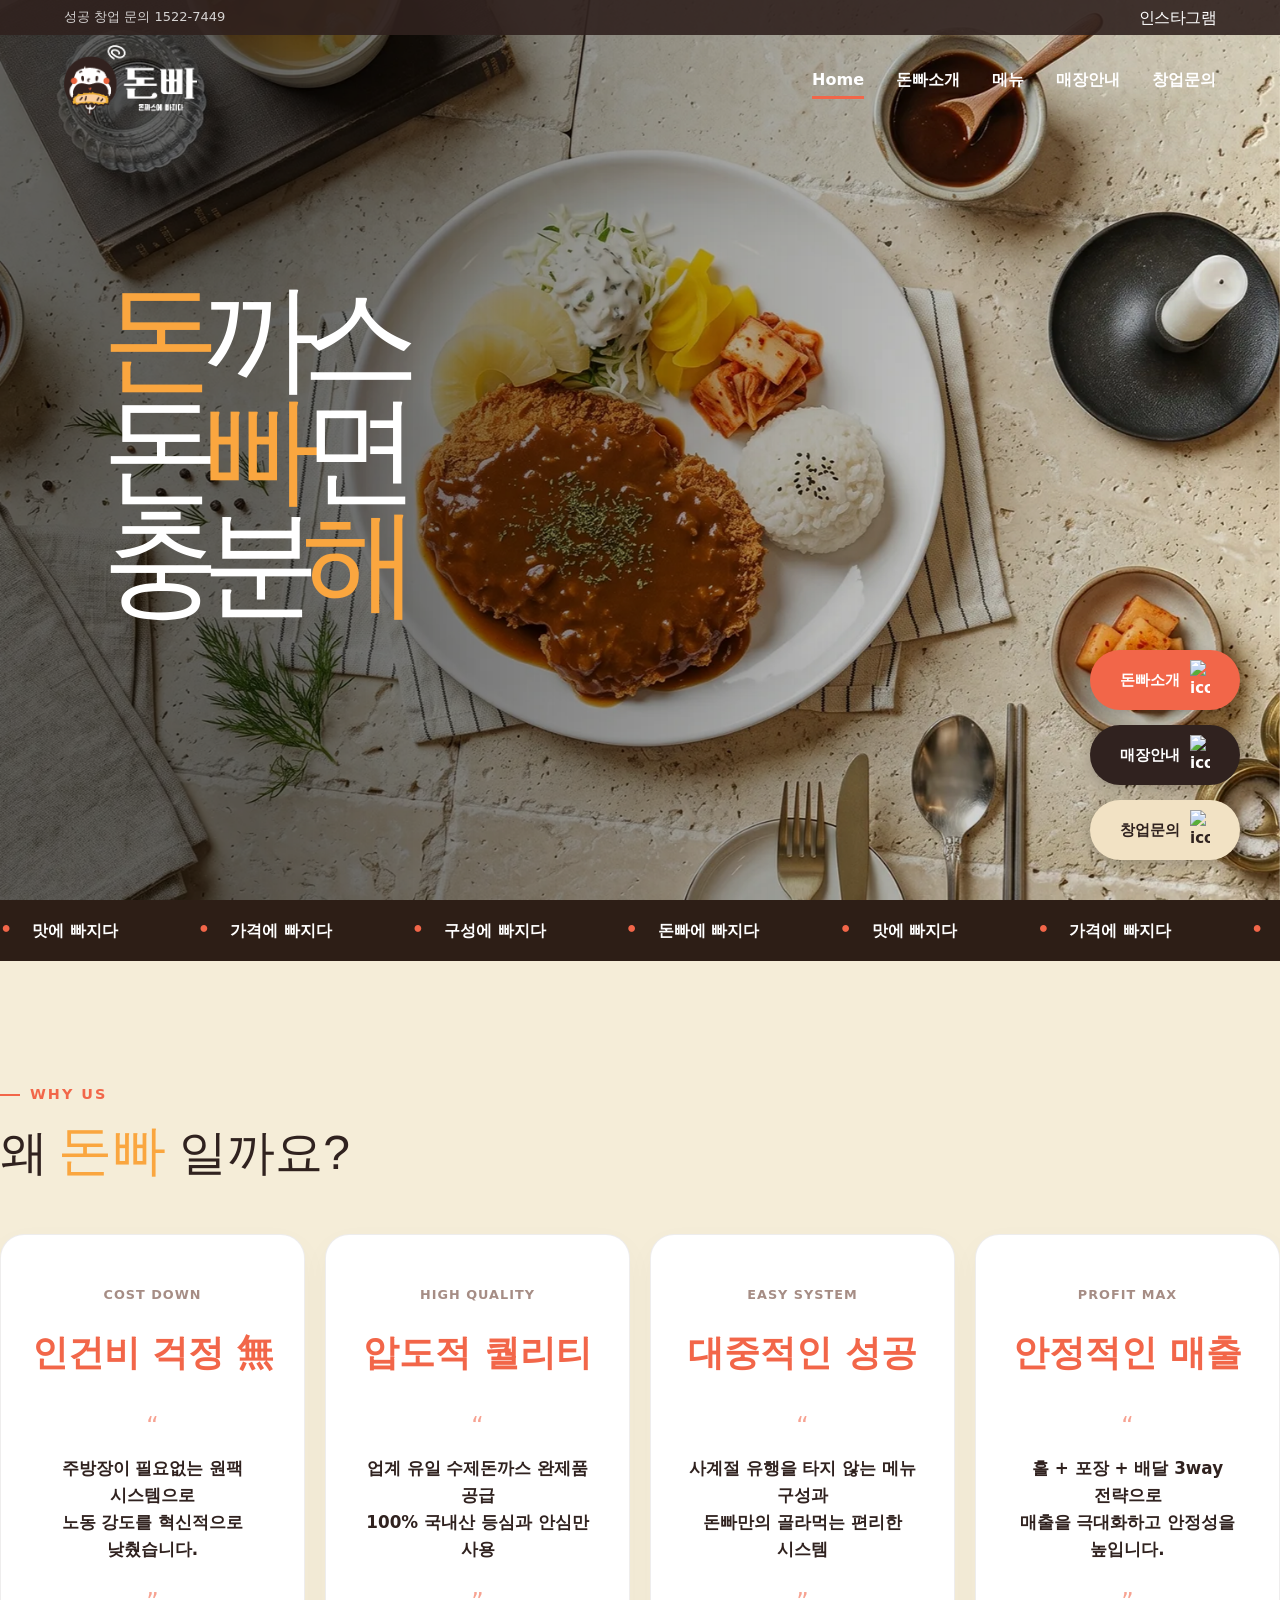
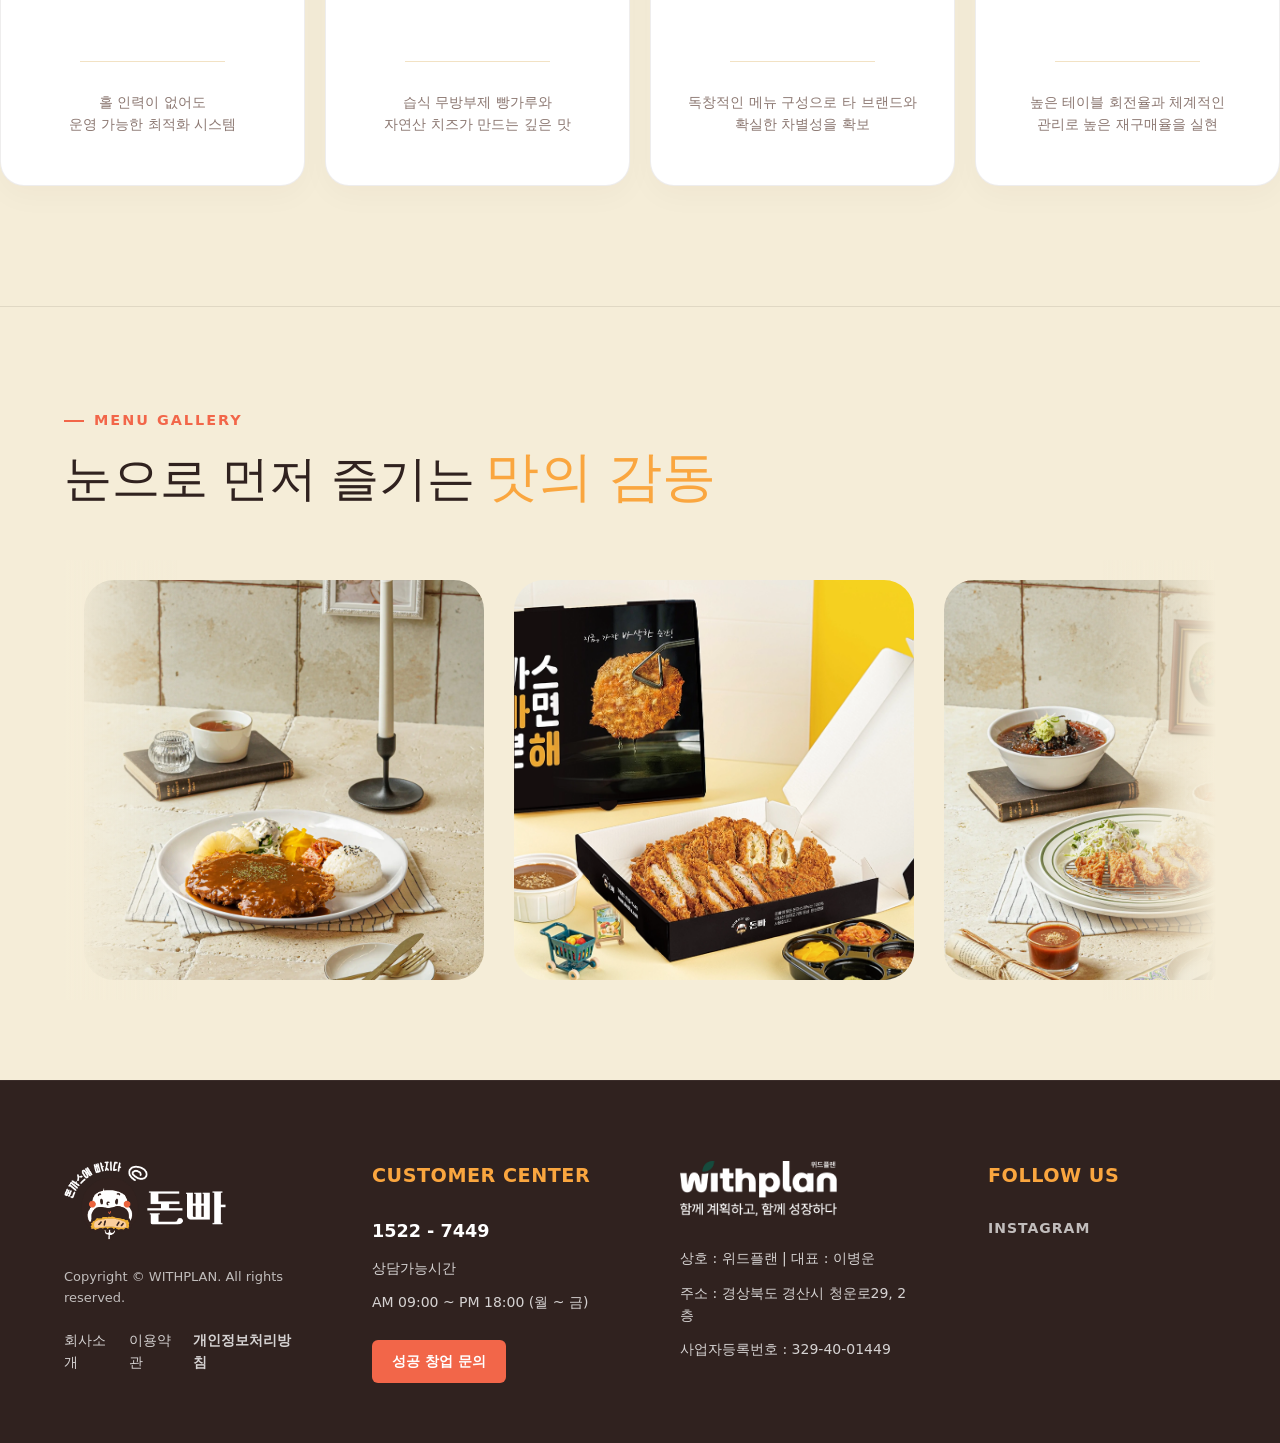
==== commit c948d6cc: "5월 4일 수정안" ====
--- a/index.html
+++ b/index.html
@@ -36,11 +36,6 @@
                 <li><a href="franchise.html">창업문의</a></li>
             </ul>
         </nav>
-        <div class="menu-toggle" id="mobile-menu">
-            <span></span>
-            <span></span>
-            <span></span>
-        </div>
     </header>
 
     <div class="floating-banners">
@@ -76,31 +71,25 @@
 
             </div>
         </section>
-
         <div class="scrolling-bar">
-            <div class="scrolling-content">
-                <span class="scroll-item">맛에 빠지다</span>
-                <span class="scroll-item">가격에 빠지다</span>
-                <span class="scroll-item">구성에 빠지다</span>
-                <span class="scroll-item">돈빠에 빠지다</span>
-
-                <span class="scroll-item">맛에 빠지다</span>
-                <span class="scroll-item">가격에 빠지다</span>
-                <span class="scroll-item">구성에 빠지다</span>
-                <span class="scroll-item">돈빠에 빠지다</span>
-
-                <span class="scroll-item">맛에 빠지다</span>
-                <span class="scroll-item">가격에 빠지다</span>
-                <span class="scroll-item">구성에 빠지다</span>
-                <span class="scroll-item">돈빠에 빠지다</span>
-            </div>
-        </div>
-
+            <div class="scrolling-content"><span class="scroll-item">맛에 빠지다</span><span class="scroll-item">가격에
+                    빠지다</span><span class="scroll-item">구성에 빠지다</span><span class="scroll-item">돈빠에 빠지다</span><span
+                    class="scroll-item">맛에 빠지다</span><span class="scroll-item">가격에 빠지다</span><span
+                    class="scroll-item">구성에 빠지다</span><span class="scroll-item">돈빠에 빠지다</span><span
+                    class="scroll-item">맛에 빠지다</span><span class="scroll-item">가격에 빠지다</span><span
+                    class="scroll-item">구성에 빠지다</span><span class="scroll-item">돈빠에 빠지다</span><span
+                    class="scroll-item">맛에 빠지다</span><span class="scroll-item">가격에 빠지다</span><span
+                    class="scroll-item">구성에 빠지다</span><span class="scroll-item">돈빠에 빠지다</span><span
+                    class="scroll-item">맛에 빠지다</span><span class="scroll-item">가격에 빠지다</span><span
+                    class="scroll-item">구성에 빠지다</span><span class="scroll-item">돈빠에 빠지다</span><span
+                    class="scroll-item">맛에 빠지다</span><span class="scroll-item">가격에 빠지다</span><span
+                    class="scroll-item">구성에 빠지다</span><span class="scroll-item">돈빠에 빠지다</span></div>
+        </div>
         <section class="section section-features reveal">
             <div class="container">
                 <div class="origin-header">
                     <span class="origin-subtitle">WHY US</span>
-                    <h2 class="origin-title">왜 <span class="highlight">돈빠</span> 일까요?</h2>
+                    <h2 class="origin-title">왜<span class="highlight">돈빠</span> 일까요?</h2>
                 </div>
 
                 <div class="process-grid">
@@ -109,12 +98,12 @@
                         <h4>인건비 걱정 無</h4>
                         <div class="quote-mark">“</div>
                         <p>
-                            주방장이 필요없는 원팩 시스템으로<br>
+                            주방장이 필요없는 원팩 시스템으로 <br>
                             노동 강도를 혁신적으로 낮췄습니다.
                         </p>
                         <div class="quote-mark">”</div>
                         <div class="divider"></div>
-                        <span class="sub-desc">홀 인력이 없어도<br>운영 가능한 최적화 시스템</span>
+                        <span class="sub-desc">홀 인력이 없어도 <br>운영 가능한 최적화 시스템</span>
                     </div>
 
                     <div class="process-item">
@@ -122,12 +111,12 @@
                         <h4>압도적 퀄리티</h4>
                         <div class="quote-mark">“</div>
                         <p>
-                            업계 유일 수제돈까스 완제품 공급<br>
+                            업계 유일 수제돈까스 완제품 공급 <br>
                             100% 국내산 등심과 안심만 사용
                         </p>
                         <div class="quote-mark">”</div>
                         <div class="divider"></div>
-                        <span class="sub-desc">습식 무방부제 빵가루와<br>자연산 치즈가 만드는 깊은 맛</span>
+                        <span class="sub-desc">습식 무방부제 빵가루와 <br>자연산 치즈가 만드는 깊은 맛</span>
                     </div>
 
                     <div class="process-item">
@@ -135,12 +124,12 @@
                         <h4>대중적인 성공</h4>
                         <div class="quote-mark">“</div>
                         <p>
-                            사계절 유행을 타지 않는 메뉴 구성과<br>
+                            사계절 유행을 타지 않는 메뉴 구성과 <br>
                             돈빠만의 골라먹는 편리한 시스템
                         </p>
                         <div class="quote-mark">”</div>
                         <div class="divider"></div>
-                        <span class="sub-desc">독창적인 메뉴 구성으로 타 브랜드와<br>확실한 차별성을 확보합니다.</span>
+                        <span class="sub-desc">독창적인 메뉴 구성으로 타 브랜드와 <br>확실한 차별성을 확보</span>
                     </div>
 
                     <div class="process-item">
@@ -148,12 +137,12 @@
                         <h4>안정적인 매출</h4>
                         <div class="quote-mark">“</div>
                         <p>
-                            홀 + 포장 + 배달 3way 전략으로<br>
+                            홀 + 포장 + 배달 3way 전략으로 <br>
                             매출을 극대화하고 안정성을 높입니다.
                         </p>
                         <div class="quote-mark">”</div>
                         <div class="divider"></div>
-                        <span class="sub-desc">높은 테이블 회전율과 체계적인<br>관리로 높은 재구매율을 실현</span>
+                        <span class="sub-desc">높은 테이블 회전율과 체계적인 <br>관리로 높은 재구매율을 실현</span>
                     </div>
                 </div>
             </div>
@@ -236,8 +225,8 @@
                     <img src="Image/logo_withplan.png" alt="Withplan Logo">
                 </div>
                 <ul class="footer-info-list">
-                    <li>상호 : 주식회사 위드플랜 | 대표 : 이병운</li>
-                    <li>주소 : 경상북도 경산시 청운로29 2층</li>
+                    <li>상호 : 위드플랜 | 대표 : 이병운</li>
+                    <li>주소 : 경상북도 경산시 청운로29, 2층</li>
                     <li>사업자등록번호 : 329-40-01449</li>
                 </ul>
             </div>
--- a/css/common.css
+++ b/css/common.css
@@ -121,6 +121,10 @@
     box-sizing: border-box;
 }
 
+html {
+    overflow-x: hidden;
+}
+
 body {
     font-family: 'Noto Sans KR', -apple-system, BlinkMacSystemFont, system-ui, Roboto, sans-serif;
     background-color: var(--bg-color);
@@ -241,14 +245,14 @@
 }
 
 header.scrolled {
-    background: var(--primary-color);
+    background: rgba(48, 34, 31, 0.9);
     height: 80px;
     box-shadow: 0 2px 10px rgba(0, 0, 0, 0.1);
 }
 
 header.scrolled .logo,
 header.scrolled .nav-links li a {
-    color: var(--text-color);
+    color: #ffffff;
 }
 
 .logo {
@@ -609,77 +613,64 @@
     }
 }
 
-@media (max-width: 768px) {
+@media (max-width: 1024px) {
     .menu-toggle {
-        display: flex;
+        display: none !important;
+    }
+
+    header {
+        height: auto;
+        min-height: 50px;
+        flex-direction: row;
+        padding: 12px 5%;
+        gap: 0;
+        justify-content: center;
+    }
+
+    header.scrolled {
+        height: auto;
+        padding: 10px 5%;
+    }
+
+    .logo {
+        display: none !important;
     }
 
     .nav-links {
-        position: fixed;
-        top: 0;
-        left: 0;
-
+        position: static;
         width: 100%;
-
-        height: 100vh;
-        background: rgba(245, 237, 216, 0.95);
-
-        backdrop-filter: blur(10px);
-
-        -webkit-backdrop-filter: blur(10px);
-        flex-direction: column;
+        height: auto;
+        background: transparent;
+        backdrop-filter: none;
+        -webkit-backdrop-filter: none;
+        flex-direction: row;
         justify-content: center;
         align-items: center;
-        gap: 40px;
-
-        opacity: 0;
-        pointer-events: none;
-        transition: opacity 0.4s ease;
-        z-index: 1000;
-    }
-
-    .nav-links.active {
+        gap: 18px;
         opacity: 1;
         pointer-events: auto;
+        display: flex;
+        padding: 0;
+        margin: 0;
+        z-index: 1;
     }
 
     .nav-links li {
-        opacity: 0;
-        transform: translateY(-20px);
-        transition: opacity 0.4s ease, transform 0.4s ease;
-    }
-
-    .nav-links.active li {
-        animation: slideDownFadeIn 0.5s ease forwards;
-        opacity: 0;
-    }
-
-    .nav-links.active li:nth-child(1) {
-        animation-delay: 0.1s;
-    }
-
-    .nav-links.active li:nth-child(2) {
-        animation-delay: 0.2s;
-    }
-
-    .nav-links.active li:nth-child(3) {
-        animation-delay: 0.3s;
-    }
-
-    .nav-links.active li:nth-child(4) {
-        animation-delay: 0.4s;
-    }
-
-    .nav-links.active li:nth-child(5) {
-        animation-delay: 0.5s;
+        opacity: 1;
+        transform: none;
+        animation: none;
     }
 
     .nav-links li a {
-        font-size: 1.8rem;
-
+        font-size: 16px;
         font-weight: 700;
-        color: var(--text-color);
-
+        color: var(--white);
+        padding: 5px 0;
+        white-space: nowrap;
+    }
+
+    header.scrolled .nav-links li a {
+        color: var(--white);
     }
 
     @keyframes slideDownFadeIn {
@@ -722,13 +713,13 @@
 }
 
 .sub-hero {
-    height: 50vh;
-    min-height: 300px;
+    min-height: 450px;
+    height: auto;
     display: flex;
     align-items: center;
     justify-content: center;
     position: relative;
-    padding: 0 5%;
+    padding: 130px 5% 80px; /* 헤더 높이만큼 상단 패딩 추가 */
     overflow: hidden;
     color: var(--white);
     background-size: cover;
@@ -742,7 +733,7 @@
     left: 0;
     width: 100%;
     height: 100%;
-    background: rgba(0, 0, 0, 0.5);
+    background: rgba(0, 0, 0, 0.6); /* 오버레이 농도 최적화 */
     z-index: 1;
 }
 
@@ -813,7 +804,7 @@
 }
 
 .menu-hero-breadcrumb a:last-child {
-    color: #FAA63F;
+    color: #FFFFFF;
     font-weight: 700;
 }
 
@@ -1139,7 +1130,6 @@
 .origin-title .highlight {
     color: #FAA63F;
     font-size: clamp(2.5rem, 4vw + 0.5rem, 3.4rem);
-    font-style: italic;
     font-family: 'HsSaemaul', sans-serif;
     margin-left: 10px;
 }
@@ -1166,9 +1156,13 @@
 }
 
 .scrolling-content {
-    display: inline-flex;
-    animation: scroll-left 30s linear infinite;
+    display: flex;
+    flex-wrap: nowrap;
+    width: max-content;
+    gap: 80px;
+    animation: scroll-left 60s linear infinite !important; /* 강제 실행 */
     will-change: transform;
+    transform: translateZ(0); /* GPU 가속 */
 }
 
 .scroll-item {
@@ -1177,7 +1171,7 @@
     color: #FFFFFF;
     font-size: 1.0rem;
     font-weight: 600;
-    padding: 0 40px;
+    padding: 0; /* 패딩 제거 후 부모의 gap으로 간격 조절 */
 }
 
 .scroll-item::before {
@@ -1190,12 +1184,10 @@
 
 @keyframes scroll-left {
     0% {
-        transform: translateX(0);
-    }
-
+        transform: translate3d(0, 0, 0);
+    }
     100% {
-        transform: translateX(-33.333%);
-
+        transform: translate3d(-50%, 0, 0);
     }
 }
 
@@ -1291,10 +1283,15 @@
     }
 
     .sub-hero h1.menu-hero-title {
-        font-size: clamp(2.75rem, 8.5vw, 3.4rem);
-        line-height: 1.12;
+        font-size: 2.2rem;
+        line-height: 1.2;
         margin-bottom: 0;
         font-weight: 400;
+        word-break: keep-all;
+    }
+
+    .sub-hero h1.menu-hero-title br {
+        display: none;
     }
 
     .menu-hero-desc br {
@@ -1378,22 +1375,16 @@
     }
 
     header {
-        height: 70px;
-        padding: 0 15px;
+        height: auto;
+        min-height: 50px;
+        padding: 12px 15px;
         justify-content: center !important;
         position: fixed !important;
+        top: 35px !important; /* 상단 바 높이만큼 유지 */
     }
 
     .logo {
-        flex: 1 !important;
-        display: flex !important;
-        justify-content: center !important;
-        text-align: center !important;
-    }
-
-    .logo img {
-        height: 50px !important;
-        margin: 0 auto !important;
+        display: none !important;
     }
 
     .menu-toggle {
@@ -1405,8 +1396,9 @@
     }
 
     .sub-hero h1.menu-hero-title {
-        font-size: clamp(2.65rem, 8vw, 3.25rem);
-        line-height: 1.12;
+        font-size: 2rem;
+        line-height: 1.2;
+        word-break: keep-all;
     }
 
     .footer-nav {
@@ -1543,12 +1535,15 @@
     transition: transform 0.3s ease;
 
     /* 스크롤바 숨기기 */
-    -ms-overflow-style: none; /* IE and Edge */
-    scrollbar-width: none; /* Firefox */
+    -ms-overflow-style: none;
+    /* IE and Edge */
+    scrollbar-width: none;
+    /* Firefox */
 }
 
 .modal-content::-webkit-scrollbar {
-    display: none; /* Chrome, Safari, Opera */
+    display: none;
+    /* Chrome, Safari, Opera */
 }
 
 .modal.active .modal-content {
@@ -1572,13 +1567,16 @@
 .modal-body {
     line-height: 1.8;
     color: var(--text-color);
-    font-weight: 500; /* 본문 두께 높임 */
+    font-weight: 500;
+    /* 본문 두께 높임 */
 }
 
 .modal-body h2 {
-    font-family: 'Noto Sans KR', sans-serif; /* 본문 폰트로 변경 */
+    font-family: 'Noto Sans KR', sans-serif;
+    /* 본문 폰트로 변경 */
     font-size: 1.8rem;
-    font-weight: 800; /* 제목 두께 강조 */
+    font-weight: 800;
+    /* 제목 두께 강조 */
     margin-bottom: 30px;
     text-align: center;
 }
@@ -1592,16 +1590,19 @@
     color: var(--primary-hover);
     margin-bottom: 10px;
     font-size: 1.1rem;
-    font-weight: 700; /* 소제목 두께 강조 */
+    font-weight: 700;
+    /* 소제목 두께 강조 */
 }
 
 /* Footer Company Logo */
 .footer-company-logo {
-    margin: 0 0 25px; /* 제목이 사라졌으므로 상단 마진을 0으로 조정 */
+    margin: 0 0 25px;
+    /* 제목이 사라졌으므로 상단 마진을 0으로 조정 */
 }
 
 .footer-company-logo img {
-    height: 55px; /* 35px -> 55px로 확대 */
+    height: 55px;
+    /* 35px -> 55px로 확대 */
     width: auto;
     object-fit: contain;
     /* filter: brightness(0) invert(1); <- 필요 시 화이트 톤 주석 해제 */
@@ -1612,8 +1613,10 @@
         margin: 10px 0 20px;
         text-align: center;
     }
+
     .footer-company-logo img {
-        height: 45px; /* 모바일에서는 살짝 조절 */
+        height: 45px;
+        /* 모바일에서는 살짝 조절 */
     }
 }
 
--- a/css/main.css
+++ b/css/main.css
@@ -255,7 +255,7 @@
     }
 }
 
-@media screen and (max-width: 768px) {
+@media screen and (max-width: 1024px) {
 
     /* 히어로: 풀블리드 + cover로 세로까지 채움(100% auto 시 아래가 검게 비는 현상 방지) */
     .hero {
@@ -272,8 +272,10 @@
     }
 
     .hero-slider .slide {
-        background-size: cover;
-        background-position: center 42%;
+        background-size: auto 110% !important;
+        /* 세로 높이를 110%로 키워 이동 여유분 확보 */
+        background-position: center 25% !important;
+        /* Y축 위치를 더 아래로 내림 */
         background-repeat: no-repeat;
     }
 
@@ -311,11 +313,19 @@
     }
 
     .hero-content {
+        display: block !important;
         max-width: 100%;
         text-align: center;
         padding-left: 15px;
         padding-right: 15px;
         box-sizing: border-box;
+    }
+
+    .hero-text-phase {
+        top: auto !important;
+        bottom: 20% !important;
+        /* 하단에서 20% 위로 배치 */
+        transform: translateX(0) !important;
     }
 }
 
@@ -422,7 +432,10 @@
 }
 
 @media screen and (max-width: 480px) {
-    .hero, .hero.scroll-hero, .hero-sticky-container {
+
+    .hero,
+    .hero.scroll-hero,
+    .hero-sticky-container {
         height: 80vh !important;
     }
 
@@ -448,25 +461,77 @@
         padding: 0 20px;
     }
 
-    .section-features .process-item {
-        padding: 40px 20px;
-    }
-
-    .section-features .process-item h4 {
-        font-size: 1.8rem;
-    }
-
-    .horizontal-item {
-        flex-direction: column;
-        align-items: center;
-        text-align: center !important;
-        gap: 20px;
-    }
-
-    .horizontal-item .process-icon {
-        font-size: 3.5rem;
-    }
-}
+    .process-item {
+        display: flex !important;
+        flex-direction: row !important;
+        flex-wrap: wrap !important;
+        text-align: left !important;
+        align-items: flex-end !important;
+        /* 타이틀과 영어 문구 바닥 정렬 */
+        padding: 30px 20px !important;
+        border-radius: 15px !important;
+    }
+
+    .process-item h4 {
+        order: 1 !important;
+        font-size: 1.35rem !important;
+        margin: 0 10px 12px 0 !important;
+        color: #F26649 !important;
+        display: block !important;
+        line-height: 1.1 !important;
+    }
+
+    .process-item .process-tag {
+        order: 2 !important;
+        display: block !important;
+        font-size: 0.7rem !important;
+        color: #A68D85 !important;
+        text-transform: uppercase;
+        font-weight: 700;
+        letter-spacing: 0.5px;
+        margin: 0 0 12px 0 !important;
+        /* 타이틀 하단 여백과 동일하게 설정 */
+        line-height: 1.1 !important;
+    }
+
+    .process-item p {
+        order: 3 !important;
+        width: 100% !important;
+        display: block !important;
+        font-size: 0.95rem !important;
+        line-height: 1.6 !important;
+        margin-bottom: 12px !important;
+        color: #30221F !important;
+        font-weight: 600;
+        text-align: left !important;
+        word-break: keep-all;
+    }
+
+    .process-item .sub-desc {
+        order: 4 !important;
+        width: 100% !important;
+        display: block !important;
+        font-size: 0.85rem !important;
+        color: #8C7872 !important;
+        font-weight: 500;
+        line-height: 1.5 !important;
+        text-align: left !important;
+    }
+
+    /* 모바일에서 PC용 강제 줄바꿈 무시 및 자연스러운 줄바꿈 적용 */
+    .process-item p br,
+    .process-item .sub-desc br {
+        display: none !important;
+    }
+
+    /* 모바일에서 불필요한 장식 요소 숨김 */
+    .process-item .quote-mark,
+    .process-item .divider {
+        display: none !important;
+    }
+}
+
+
 
 /* 메인 WHY US: 가로형 레이아웃 */
 .horizontal-item {
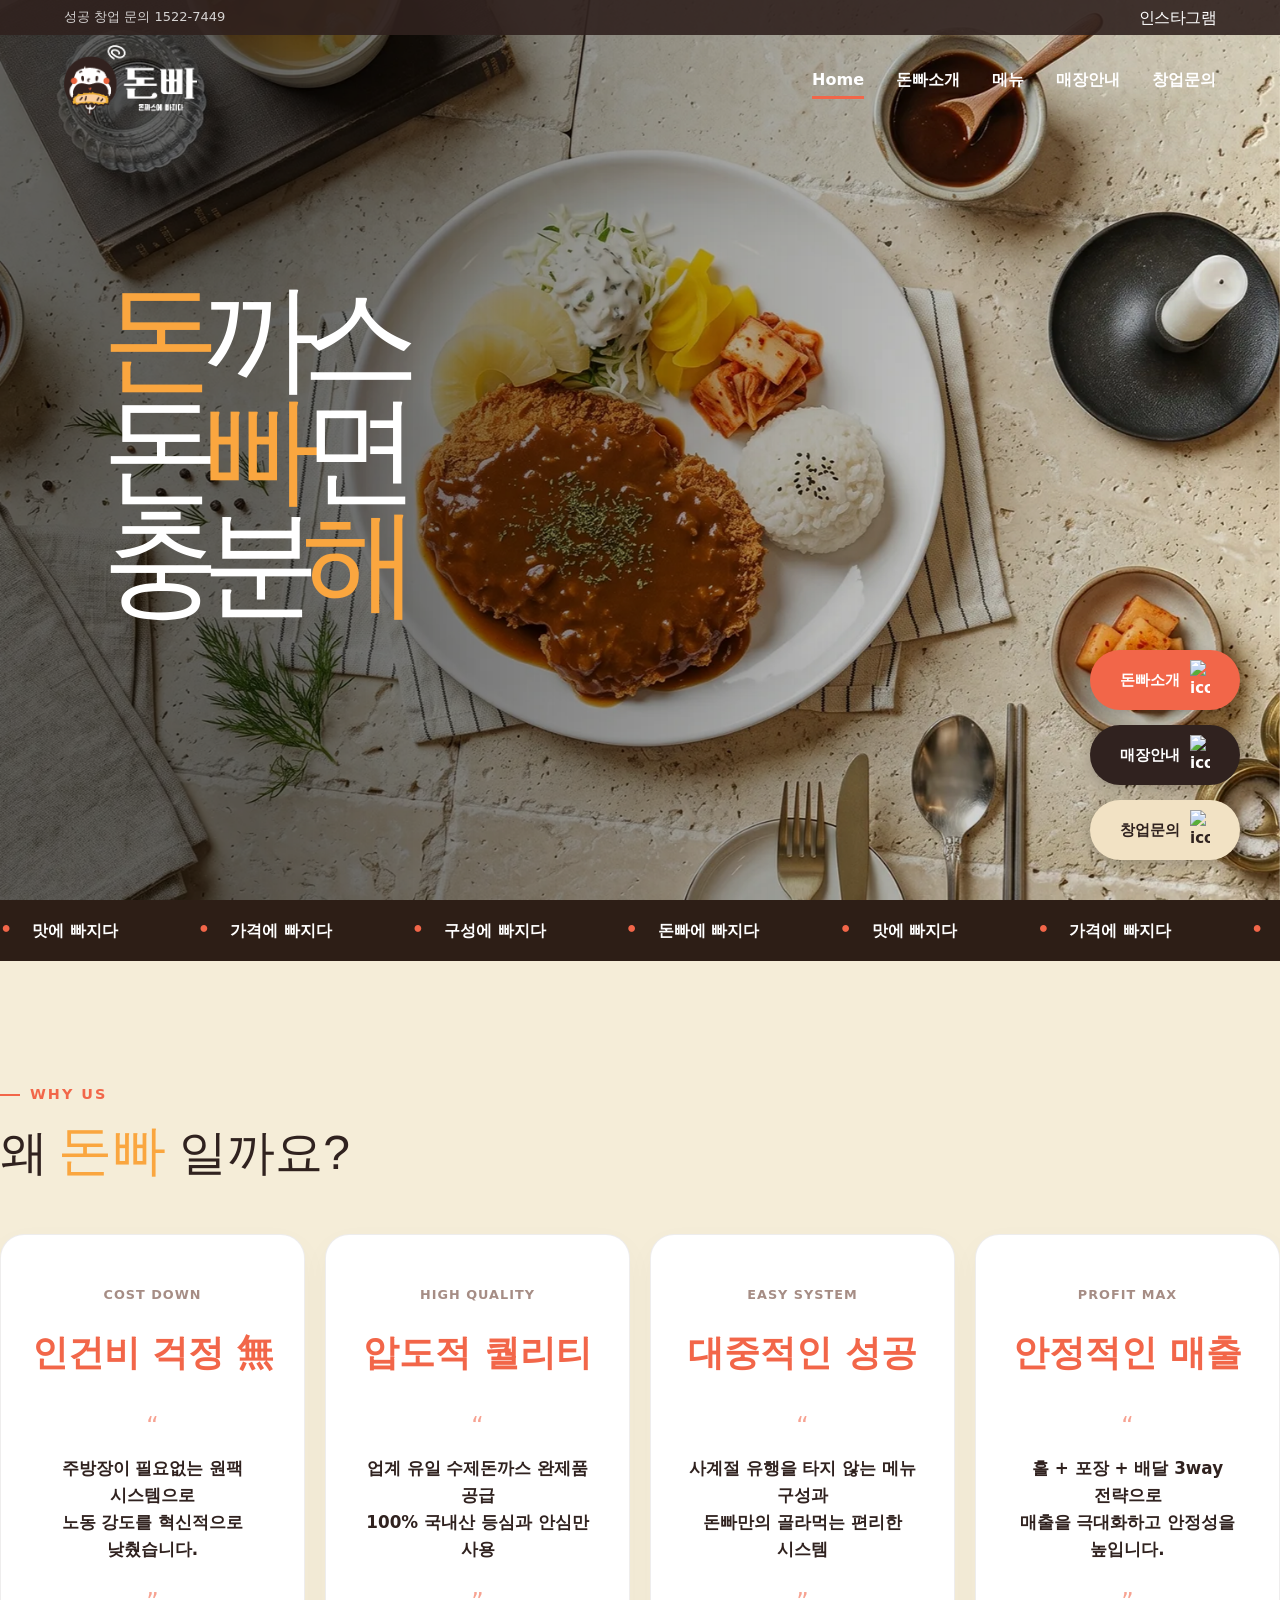
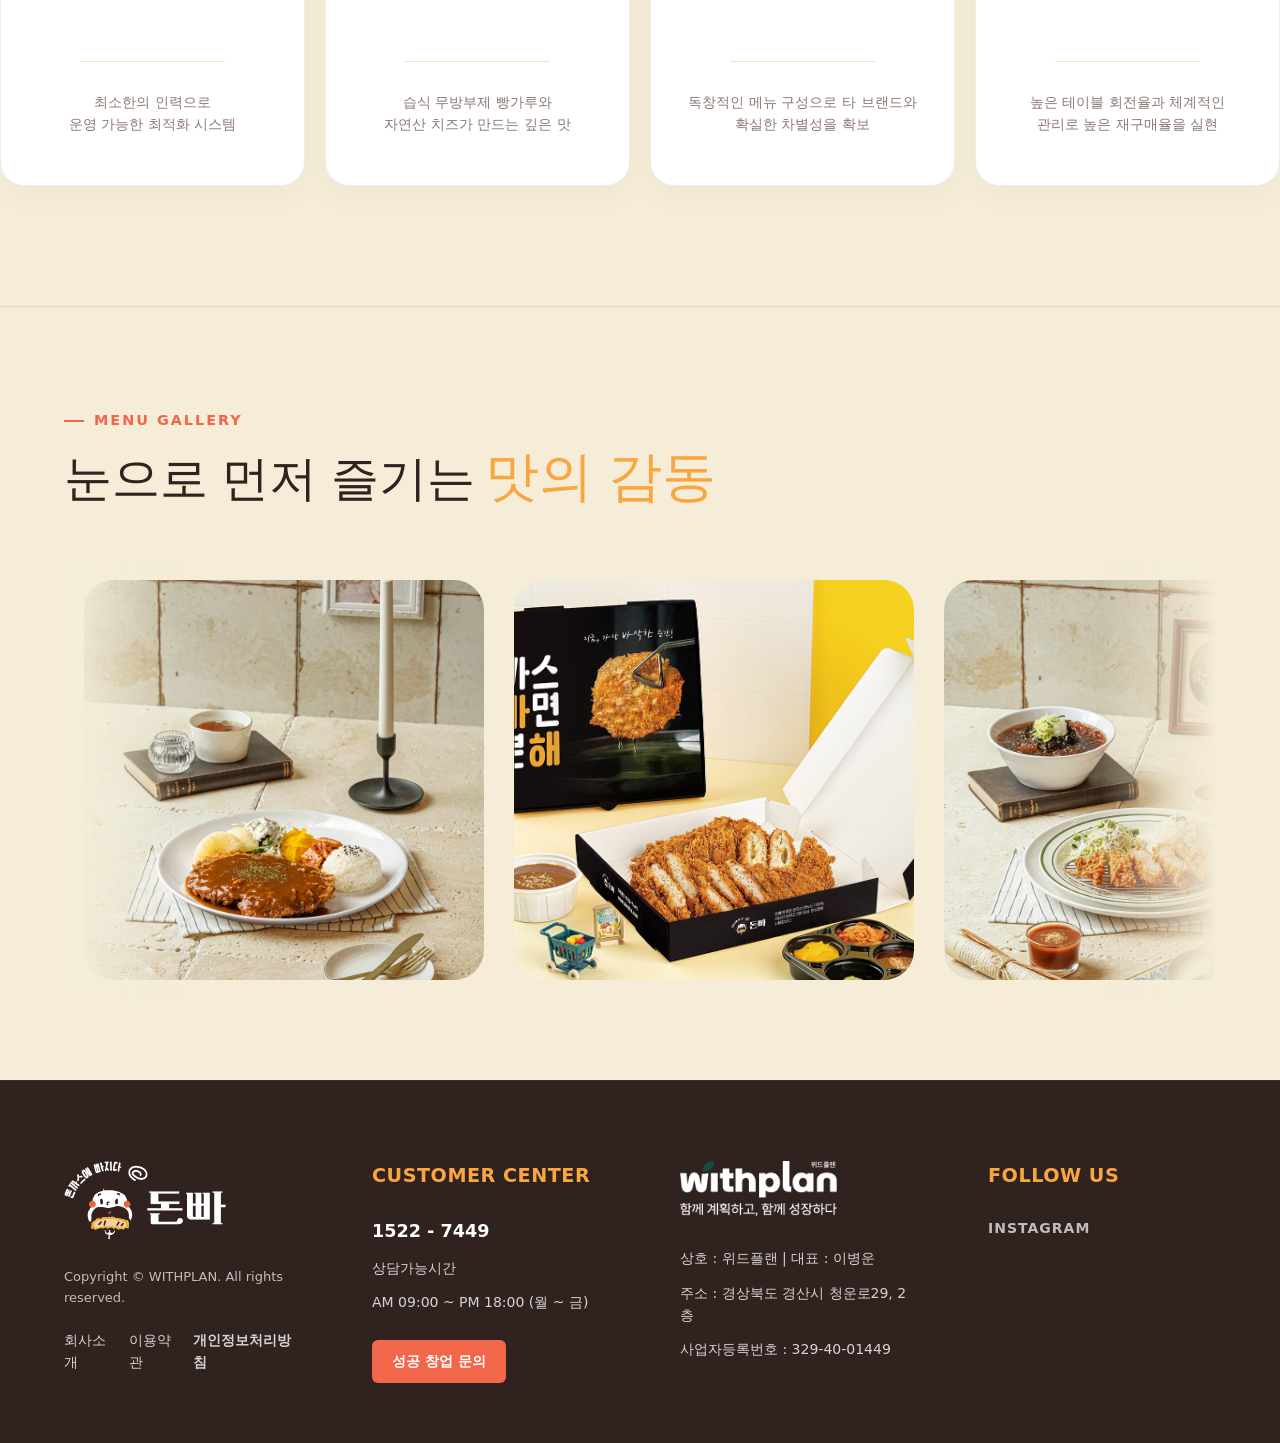
==== commit 7553da56: "5월 4일 수정 1차" ====
--- a/index.html
+++ b/index.html
@@ -103,7 +103,7 @@
                         </p>
                         <div class="quote-mark">”</div>
                         <div class="divider"></div>
-                        <span class="sub-desc">홀 인력이 없어도 <br>운영 가능한 최적화 시스템</span>
+                        <span class="sub-desc">최소한의 인력으로 <br>운영 가능한 최적화 시스템</span>
                     </div>
 
                     <div class="process-item">
--- a/css/main.css
+++ b/css/main.css
@@ -313,12 +313,7 @@
     }
 
     .hero-content {
-        display: block !important;
-        max-width: 100%;
-        text-align: center;
-        padding-left: 15px;
-        padding-right: 15px;
-        box-sizing: border-box;
+        display: none !important;
     }
 
     .hero-text-phase {
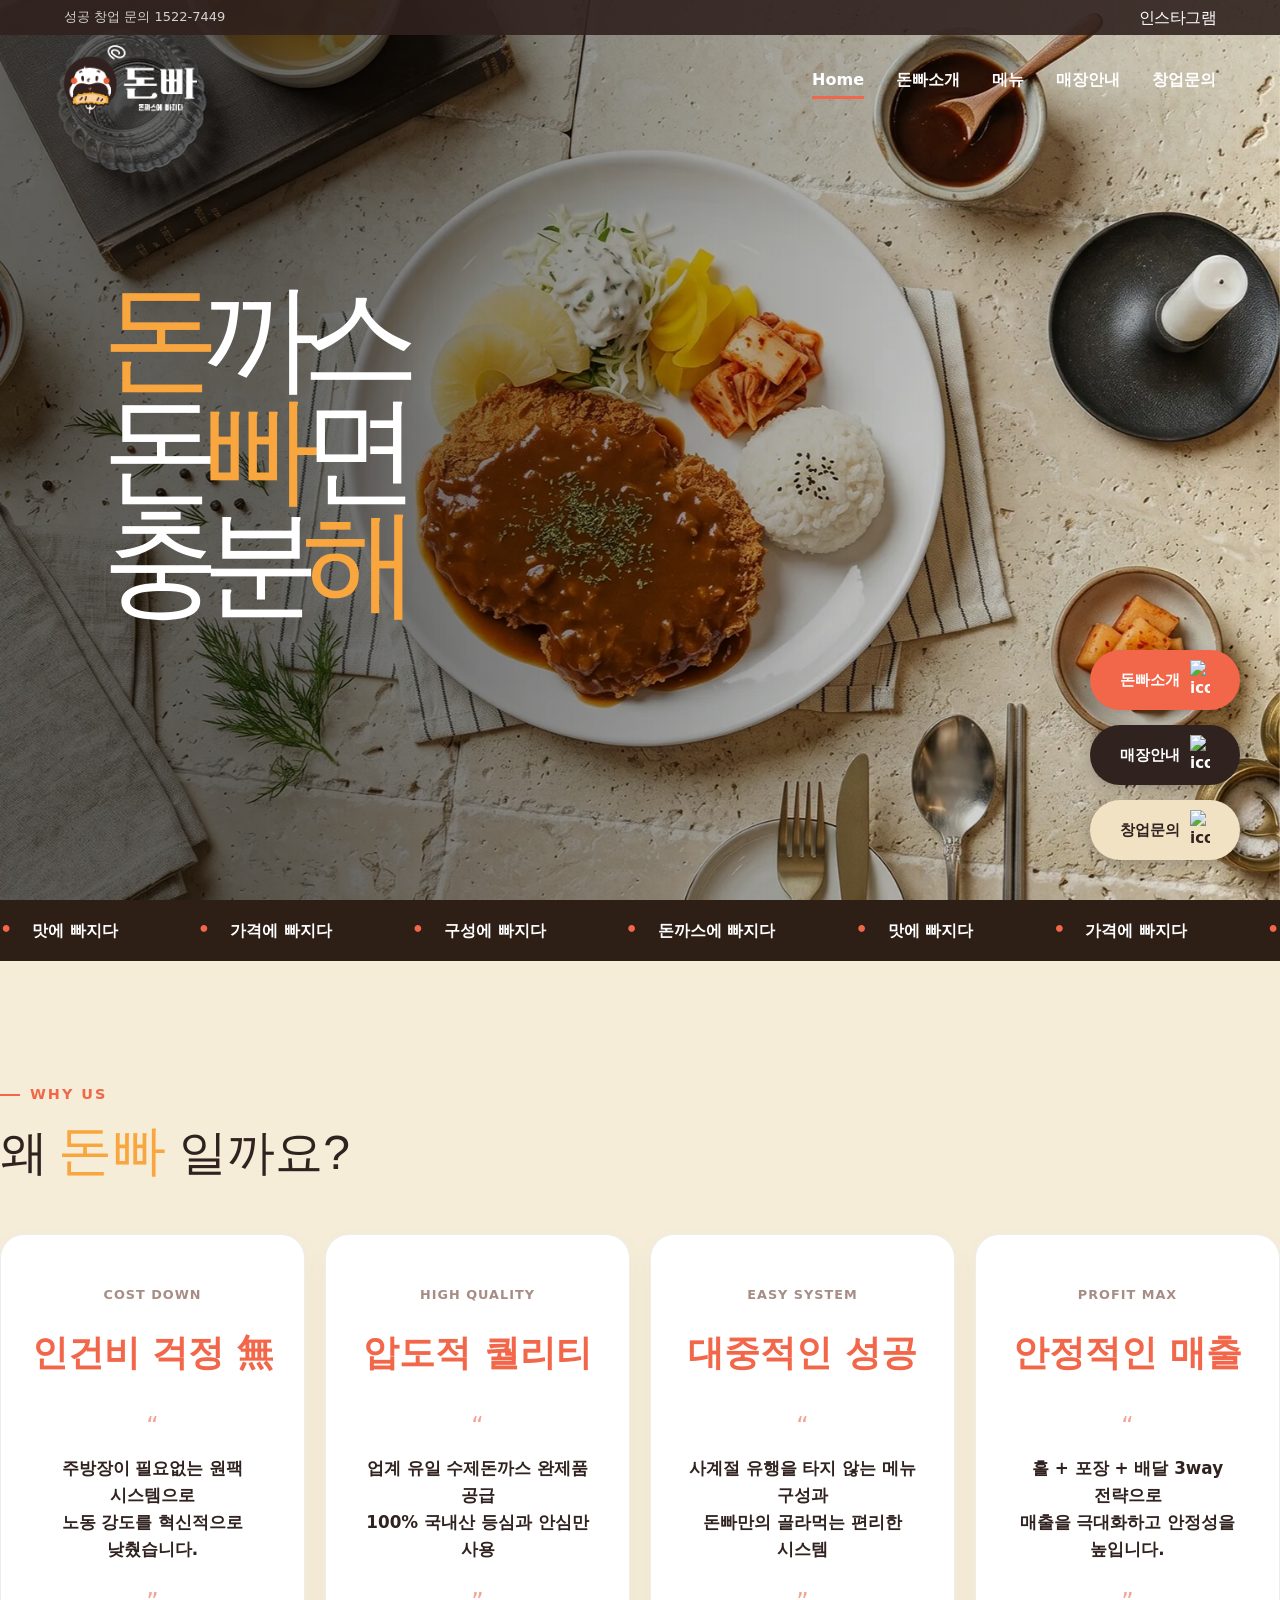
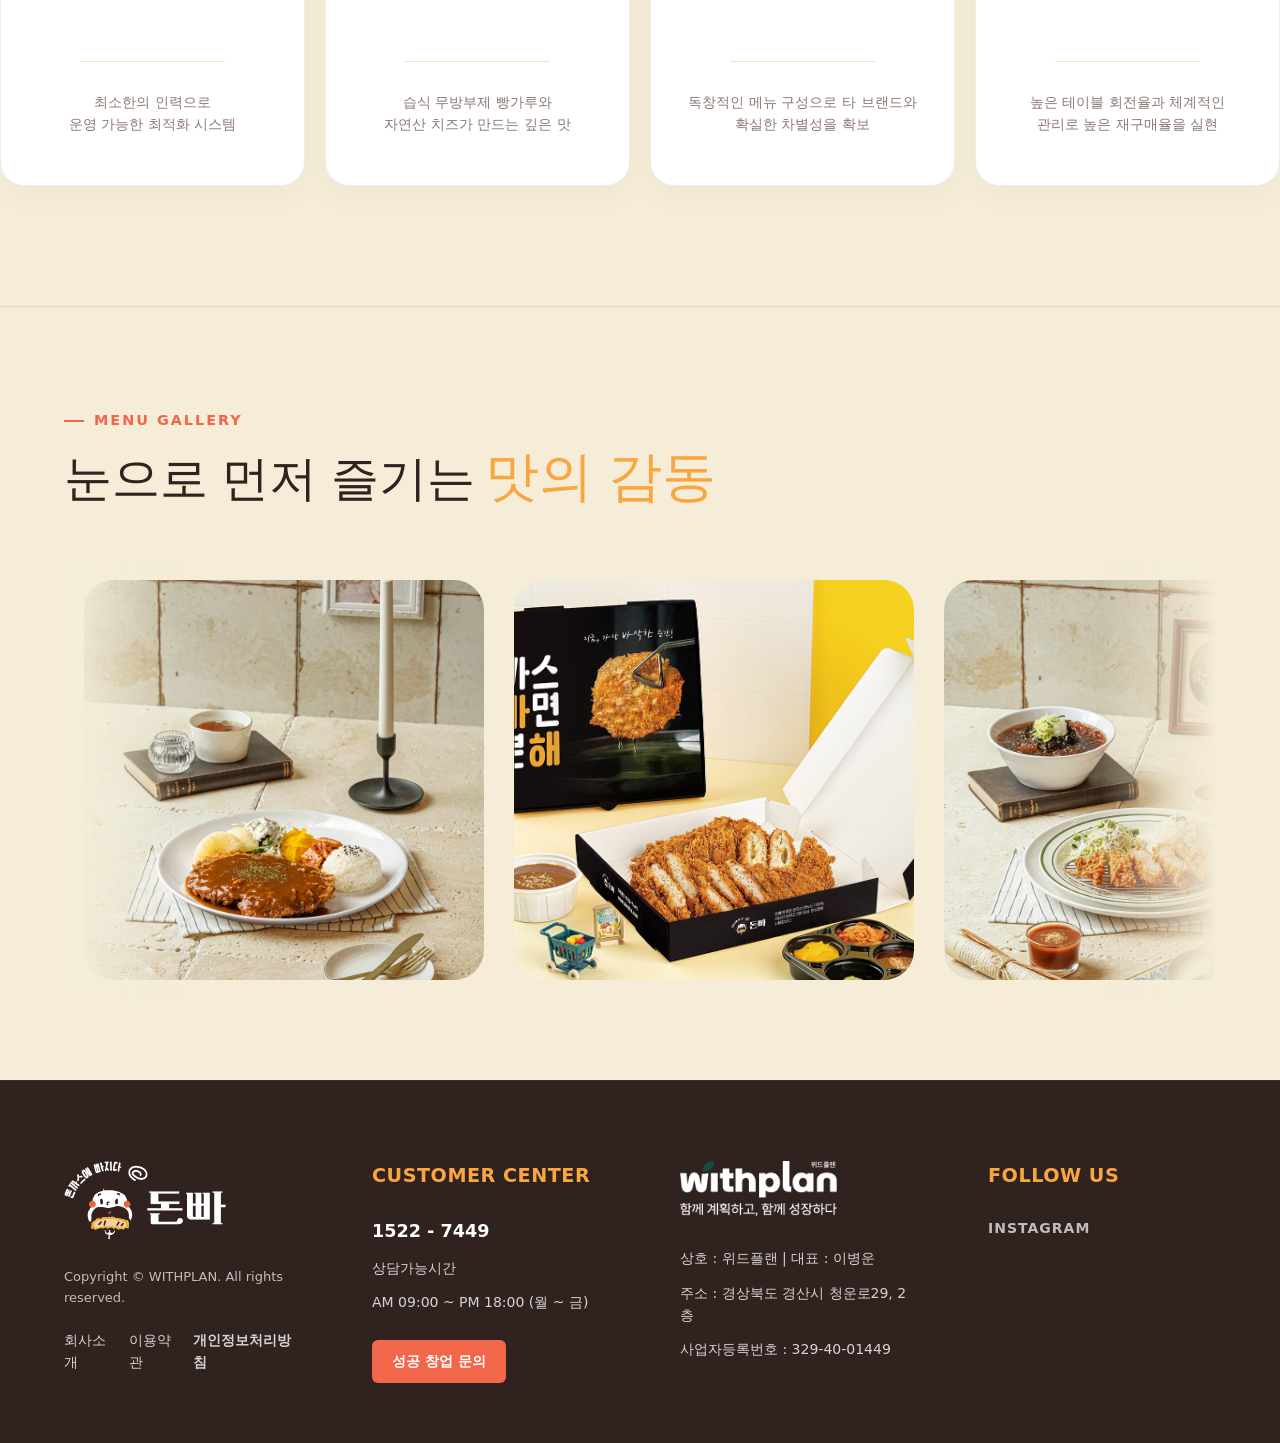
==== commit 018fc3b7: "5월 7일 PC 수정" ====
--- a/index.html
+++ b/index.html
@@ -73,17 +73,17 @@
         </section>
         <div class="scrolling-bar">
             <div class="scrolling-content"><span class="scroll-item">맛에 빠지다</span><span class="scroll-item">가격에
-                    빠지다</span><span class="scroll-item">구성에 빠지다</span><span class="scroll-item">돈빠에 빠지다</span><span
-                    class="scroll-item">맛에 빠지다</span><span class="scroll-item">가격에 빠지다</span><span
-                    class="scroll-item">구성에 빠지다</span><span class="scroll-item">돈빠에 빠지다</span><span
-                    class="scroll-item">맛에 빠지다</span><span class="scroll-item">가격에 빠지다</span><span
-                    class="scroll-item">구성에 빠지다</span><span class="scroll-item">돈빠에 빠지다</span><span
-                    class="scroll-item">맛에 빠지다</span><span class="scroll-item">가격에 빠지다</span><span
-                    class="scroll-item">구성에 빠지다</span><span class="scroll-item">돈빠에 빠지다</span><span
-                    class="scroll-item">맛에 빠지다</span><span class="scroll-item">가격에 빠지다</span><span
-                    class="scroll-item">구성에 빠지다</span><span class="scroll-item">돈빠에 빠지다</span><span
-                    class="scroll-item">맛에 빠지다</span><span class="scroll-item">가격에 빠지다</span><span
-                    class="scroll-item">구성에 빠지다</span><span class="scroll-item">돈빠에 빠지다</span></div>
+                    빠지다</span><span class="scroll-item">구성에 빠지다</span><span class="scroll-item">돈까스에 빠지다</span><span
+                    class="scroll-item">맛에 빠지다</span><span class="scroll-item">가격에 빠지다</span><span
+                    class="scroll-item">구성에 빠지다</span><span class="scroll-item">돈까스에 빠지다</span><span
+                    class="scroll-item">맛에 빠지다</span><span class="scroll-item">가격에 빠지다</span><span
+                    class="scroll-item">구성에 빠지다</span><span class="scroll-item">돈까스에 빠지다</span><span
+                    class="scroll-item">맛에 빠지다</span><span class="scroll-item">가격에 빠지다</span><span
+                    class="scroll-item">구성에 빠지다</span><span class="scroll-item">돈까스에 빠지다</span><span
+                    class="scroll-item">맛에 빠지다</span><span class="scroll-item">가격에 빠지다</span><span
+                    class="scroll-item">구성에 빠지다</span><span class="scroll-item">돈까스에 빠지다</span><span
+                    class="scroll-item">맛에 빠지다</span><span class="scroll-item">가격에 빠지다</span><span
+                    class="scroll-item">구성에 빠지다</span><span class="scroll-item">돈까스에 빠지다</span></div>
         </div>
         <section class="section section-features reveal">
             <div class="container">
--- a/css/common.css
+++ b/css/common.css
@@ -366,52 +366,7 @@
     transform: translateY(-8.5px) rotate(-45deg);
 }
 
-.ticker-bar {
-    width: 100%;
-    height: 50px;
-    background: #30221F;
-    overflow: hidden;
-    display: flex;
-    align-items: center;
-    border-top: 1px solid rgba(255, 255, 255, 0.05);
-}
-
-.ticker-track {
-    display: flex;
-    white-space: nowrap;
-    animation: ticker-infinite 40s linear infinite;
-}
-
-.ticker-track span {
-    color: #F5EDD8;
-    font-size: 14px;
-    font-weight: 500;
-    padding: 0 30px;
-    display: flex;
-    align-items: center;
-}
-
-.ticker-track .dot {
-    color: var(--primary-color);
-    font-size: 18px;
-    padding: 0;
-}
-
-@keyframes ticker-infinite {
-    0% {
-        transform: translateX(0);
-    }
-
-    100% {
-        transform: translateX(-33.333%);
-    }
-}
-
-@media (max-width: 768px) {
-    .ticker-bar {
-        height: 45px;
-    }
-}
+
 
 .floating-banners {
     position: fixed;
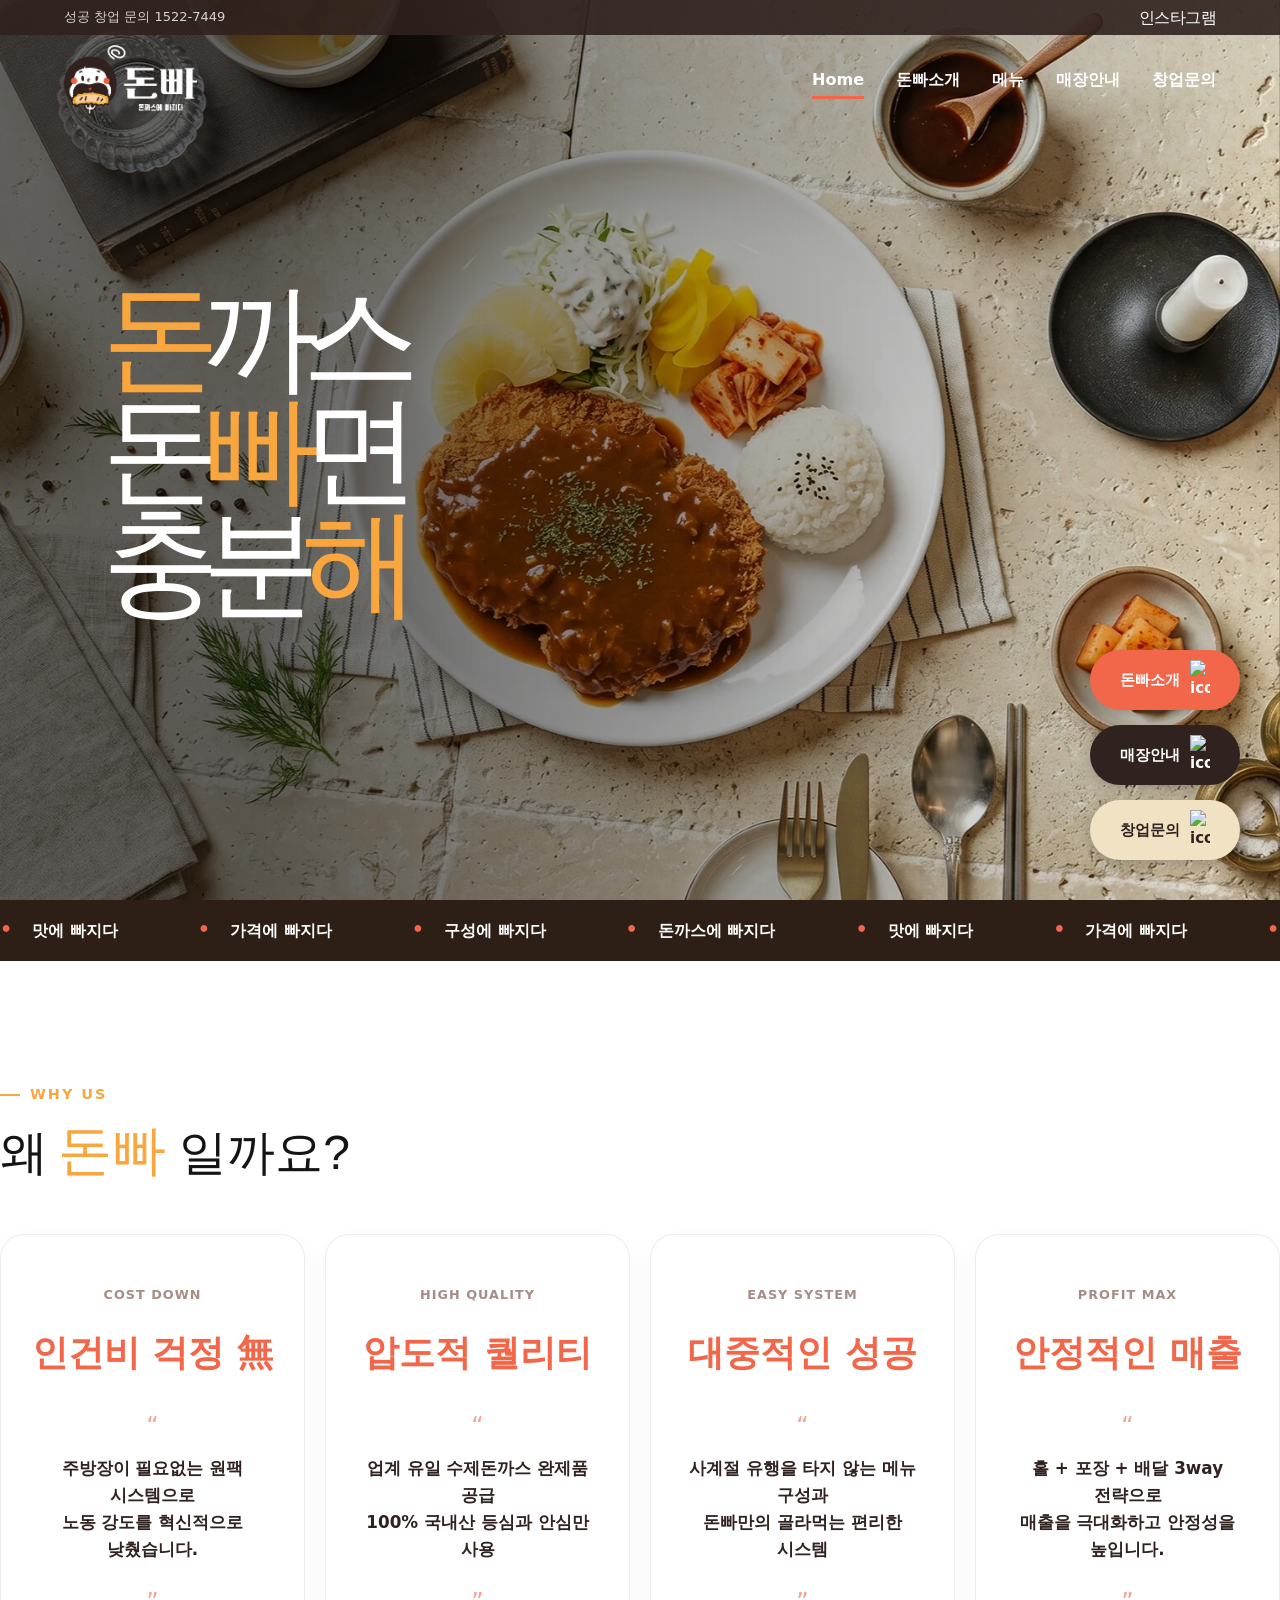
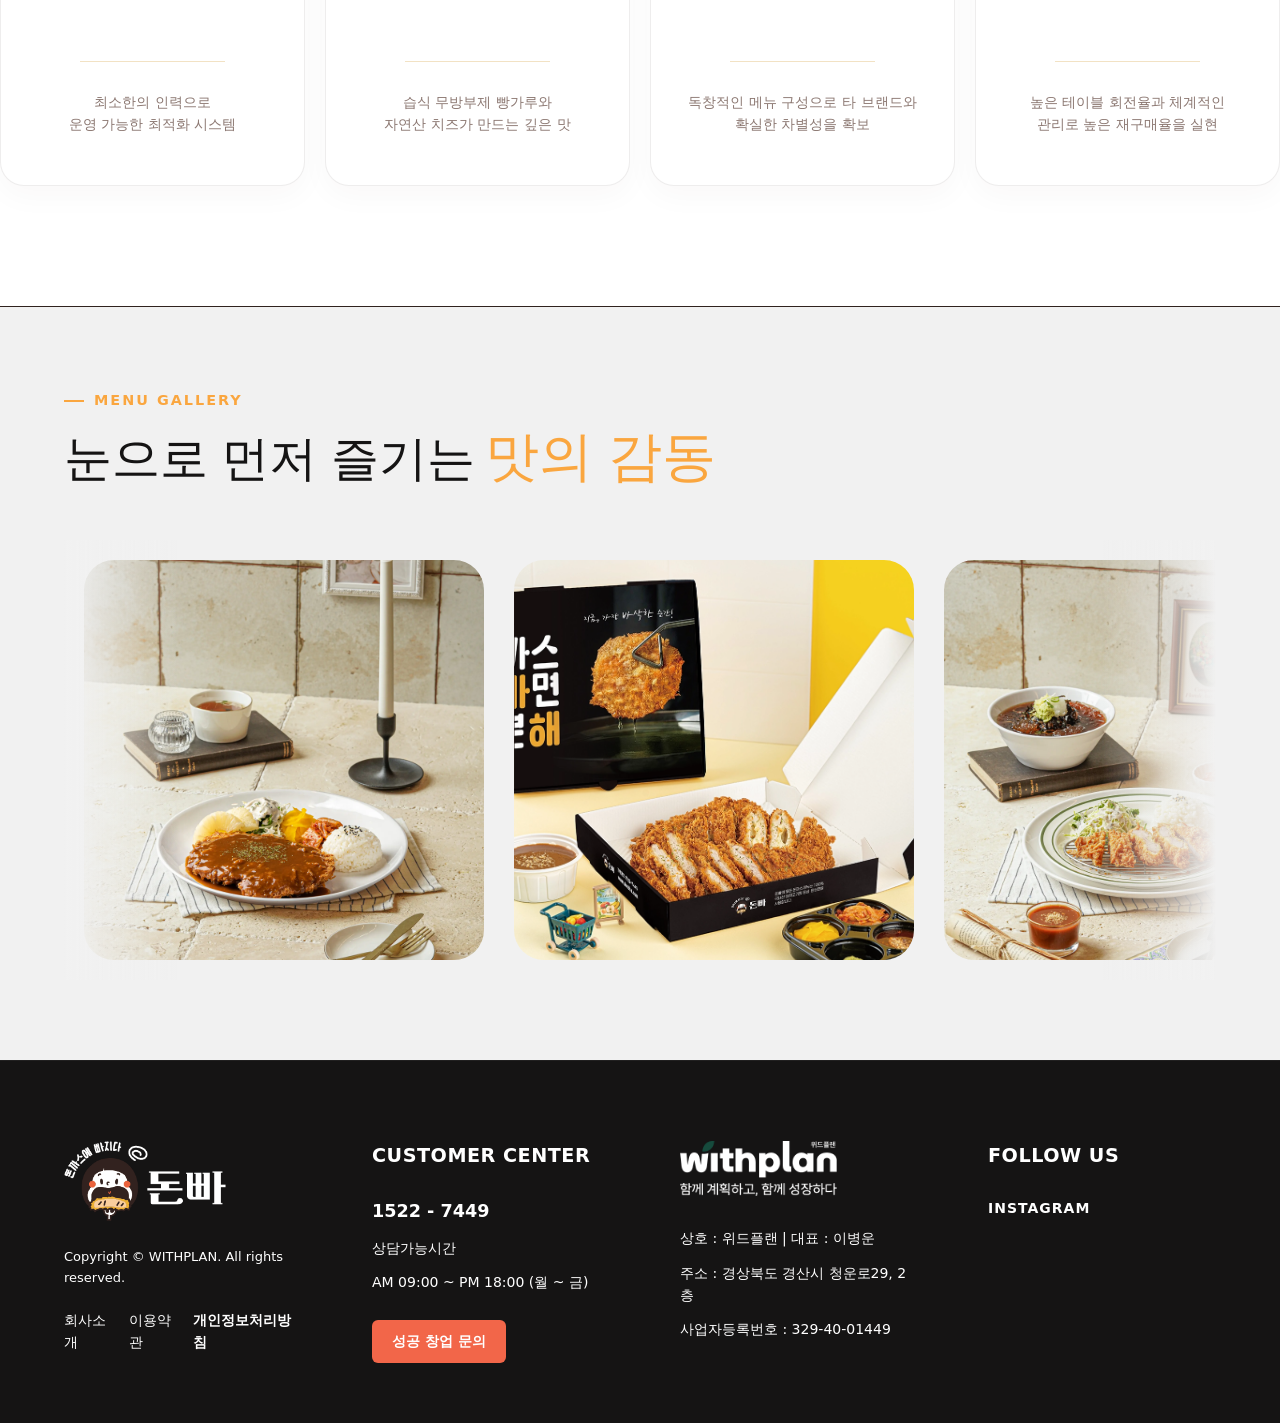
==== commit 476d4547: "컬러변경" ====
--- a/index.html
+++ b/index.html
@@ -4,12 +4,76 @@
 <head>
     <meta charset="UTF-8">
     <meta name="viewport" content="width=device-width, initial-scale=1.0">
-    <title>K-돈까스 | 우리 모두를 이롭게 하는 맛</title>
-    <meta name="description" content="전통의 맛과 현대적 감각이 어우러진 최고의 돈까스 프랜차이즈, K-돈까스입니다.">
+    <meta name="naver-site-verification" content="cbcc18be426aaa0800b69cf6e1dacf6a07711bd6" />
+    <title>돈빠 | 돈까스에 빠지다</title>
+    <meta name="description" content="수제 돈까스 전문 프랜차이즈 돈까스에 빠지다(돈빠). 초보자도 가능한 원팩 시스템과 압도적인 맛으로 성공 창업을 지원합니다.">
+    <meta name="keywords" content="돈빠, 돈까스에빠지다, 돈까스창업, 수제돈까스, 돈까스프랜차이즈, 소자본창업, 돈까스맛집">
+    <link rel="canonical" href="https://www.donbba.com/">
+    
+    <!-- Open Graph / Facebook -->
+    <meta property="og:site_name" content="돈빠">
+    <meta property="og:type" content="website">
+    <meta property="og:url" content="https://www.donbba.com/">
+    <meta property="og:title" content="돈빠 | 돈까스에 빠지다">
+    <meta property="og:description" content="맛과 성공에 빠지는 시간, 수제 돈까스 창업 파트너 돈빠입니다.">
+    <meta property="og:image" content="https://www.donbba.com/Image/main_1.webp">
+
+    <!-- Twitter -->
+    <meta property="twitter:card" content="summary_large_image">
+    <meta property="twitter:title" content="돈빠 | 돈까스에 빠지다">
+    <meta property="twitter:description" content="맛과 성공에 빠지는 시간, 수제 돈까스 창업 파트너 돈빠입니다.">
+    <meta property="twitter:image" content="Image/main_1.webp">
+
     <link rel="stylesheet" href="css/common.css">
     <link rel="stylesheet" href="css/main.css">
-    <link rel="icon" href="Image/파비콘.svg" type="image/svg+xml">
+    <link rel="icon" href="Image/favicon.svg" type="image/svg+xml">
+    <link rel="apple-touch-icon" href="Image/favicon.svg">
     <link href="https://cdn.jsdelivr.net/npm/remixicon@3.5.0/fonts/remixicon.css" rel="stylesheet">
+
+    <!-- Structured Data -->
+    <script type="application/ld+json">
+    {
+      "@context": "https://schema.org",
+      "@type": "Restaurant",
+      "name": "돈빠 (돈까스에 빠지다)",
+      "image": "https://www.donbba.com/Image/main_1.webp",
+      "@id": "https://www.donbba.com/",
+      "url": "https://www.donbba.com/",
+      "telephone": "1522-7449",
+      "address": {
+        "@type": "PostalAddress",
+        "streetAddress": "청운로 29, 2층",
+        "addressLocality": "경산시",
+        "addressRegion": "경상북도",
+        "postalCode": "38544",
+        "addressCountry": "KR"
+      },
+      "geo": {
+        "@type": "GeoCoordinates",
+        "latitude": 35.8361,
+        "longitude": 128.7525
+      },
+      "openingHoursSpecification": {
+        "@type": "OpeningHoursSpecification",
+        "dayOfWeek": [
+          "Monday",
+          "Tuesday",
+          "Wednesday",
+          "Thursday",
+          "Friday",
+          "Saturday",
+          "Sunday"
+        ],
+        "opens": "10:00",
+        "closes": "21:00"
+      },
+      "menu": "https://www.donbba.com/menu.html",
+      "servesCuisine": "Tonkatsu",
+      "sameAs": [
+        "https://www.instagram.com/don_bba/"
+      ]
+    }
+    </script>
 </head>
 
 <body>
@@ -24,7 +88,7 @@
     <header id="main-header">
         <div class="logo">
             <a href="index.html">
-                <img src="Image/돈빠_로고_화이트.png" alt="돈빠 로고">
+                <img src="Image/logo_white.png" alt="돈빠 로고">
             </a>
         </div>
         <nav>
@@ -161,31 +225,31 @@
             </div>
             <div class="menu-slider-wrap">
                 <div class="menu-slider-track">
-                    <div class="menu-slide"><img src="Image/menu/돈까스/1.경양식 첫단추.webp" alt="Menu 1" loading="lazy"></div>
-                    <div class="menu-slide"><img src="Image/menu/돈까스/골라먹는 모듬 돈까스.webp" alt="Menu 2" loading="lazy">
-                    </div>
-                    <div class="menu-slide"><img src="Image/menu/돈까스/5.돈빠 반상.webp" alt="Menu 3" loading="lazy"></div>
-                    <div class="menu-slide"><img src="Image/menu/돈까스/3.돈빠 한 상.webp" alt="Menu 4" loading="lazy"></div>
-                    <div class="menu-slide"><img src="Image/menu/돈까스/2.빨간 경양식 불돈.webp" alt="Menu 5" loading="lazy">
-                    </div>
-                    <div class="menu-slide"><img src="Image/menu/돈까스/4.돈빠 정식.webp" alt="Menu 6" loading="lazy"></div>
-                    <div class="menu-slide"><img src="Image/menu/면류/냉모밀.webp" alt="Menu 7" loading="lazy"></div>
-                    <div class="menu-slide"><img src="Image/menu/면류/맵달 쫄면.webp" alt="Menu 8" loading="lazy"></div>
-                    <div class="menu-slide"><img src="Image/menu/사이드/카츠산도.webp" alt="Menu 9" loading="lazy"></div>
-                    <div class="menu-slide"><img src="Image/menu/사이드/왕새우튀김(3p).webp" alt="Menu 10" loading="lazy"></div>
-
-                    <div class="menu-slide"><img src="Image/menu/돈까스/1.경양식 첫단추.webp" alt="Menu 1" loading="lazy"></div>
-                    <div class="menu-slide"><img src="Image/menu/돈까스/골라먹는 모듬 돈까스.webp" alt="Menu 2" loading="lazy">
-                    </div>
-                    <div class="menu-slide"><img src="Image/menu/돈까스/5.돈빠 반상.webp" alt="Menu 3" loading="lazy"></div>
-                    <div class="menu-slide"><img src="Image/menu/돈까스/3.돈빠 한 상.webp" alt="Menu 4" loading="lazy"></div>
-                    <div class="menu-slide"><img src="Image/menu/돈까스/2.빨간 경양식 불돈.webp" alt="Menu 5" loading="lazy">
-                    </div>
-                    <div class="menu-slide"><img src="Image/menu/돈까스/4.돈빠 정식.webp" alt="Menu 6" loading="lazy"></div>
-                    <div class="menu-slide"><img src="Image/menu/면류/냉모밀.webp" alt="Menu 7" loading="lazy"></div>
-                    <div class="menu-slide"><img src="Image/menu/면류/맵달 쫄면.webp" alt="Menu 8" loading="lazy"></div>
-                    <div class="menu-slide"><img src="Image/menu/사이드/카츠산도.webp" alt="Menu 9" loading="lazy"></div>
-                    <div class="menu-slide"><img src="Image/menu/사이드/왕새우튀김(3p).webp" alt="Menu 10" loading="lazy"></div>
+                    <div class="menu-slide"><img src="Image/menu/donkatsu/don_01.webp" alt="Menu 1" loading="lazy"></div>
+                    <div class="menu-slide"><img src="Image/menu/donkatsu/don_mix.webp" alt="Menu 2" loading="lazy">
+                    </div>
+                    <div class="menu-slide"><img src="Image/menu/donkatsu/don_05.webp" alt="Menu 3" loading="lazy"></div>
+                    <div class="menu-slide"><img src="Image/menu/donkatsu/don_03.webp" alt="Menu 4" loading="lazy"></div>
+                    <div class="menu-slide"><img src="Image/menu/donkatsu/don_02.webp" alt="Menu 5" loading="lazy">
+                    </div>
+                    <div class="menu-slide"><img src="Image/menu/donkatsu/don_04.webp" alt="Menu 6" loading="lazy"></div>
+                    <div class="menu-slide"><img src="Image/menu/noodles/noodle_cold.webp" alt="Menu 7" loading="lazy"></div>
+                    <div class="menu-slide"><img src="Image/menu/noodles/noodle_jjol.webp" alt="Menu 8" loading="lazy"></div>
+                    <div class="menu-slide"><img src="Image/menu/side/side_sando.webp" alt="Menu 9" loading="lazy"></div>
+                    <div class="menu-slide"><img src="Image/menu/side/side_shrimp.webp" alt="Menu 10" loading="lazy"></div>
+
+                    <div class="menu-slide"><img src="Image/menu/donkatsu/don_01.webp" alt="Menu 1" loading="lazy"></div>
+                    <div class="menu-slide"><img src="Image/menu/donkatsu/don_mix.webp" alt="Menu 2" loading="lazy">
+                    </div>
+                    <div class="menu-slide"><img src="Image/menu/donkatsu/don_05.webp" alt="Menu 3" loading="lazy"></div>
+                    <div class="menu-slide"><img src="Image/menu/donkatsu/don_03.webp" alt="Menu 4" loading="lazy"></div>
+                    <div class="menu-slide"><img src="Image/menu/donkatsu/don_02.webp" alt="Menu 5" loading="lazy">
+                    </div>
+                    <div class="menu-slide"><img src="Image/menu/donkatsu/don_04.webp" alt="Menu 6" loading="lazy"></div>
+                    <div class="menu-slide"><img src="Image/menu/noodles/noodle_cold.webp" alt="Menu 7" loading="lazy"></div>
+                    <div class="menu-slide"><img src="Image/menu/noodles/noodle_jjol.webp" alt="Menu 8" loading="lazy"></div>
+                    <div class="menu-slide"><img src="Image/menu/side/side_sando.webp" alt="Menu 9" loading="lazy"></div>
+                    <div class="menu-slide"><img src="Image/menu/side/side_shrimp.webp" alt="Menu 10" loading="lazy"></div>
                 </div>
             </div>
         </section>
@@ -196,7 +260,7 @@
             <!-- Brand Column -->
             <div class="footer-brand">
                 <div class="footer-logo">
-                    <img src="Image/돈빠_로고_푸터.png" alt="돈빠 로고">
+                    <img src="Image/logo_footer.png" alt="돈빠 로고">
                 </div>
                 <div class="footer-copyright">
                     Copyright © WITHPLAN. All rights reserved.
--- a/css/common.css
+++ b/css/common.css
@@ -13,17 +13,17 @@
     /* Main 1 */
     --primary-hover: #F26649;
     /* Sub 1 as hover */
-    --bg-color: #F5EDD8;
-
-    --text-color: #30221F;
+    --bg-color: #30221F;
+
+    --text-color: #FFFFFF;
     /* Main 2 */
 
     --text-muted: #F26649;
     /* Sub 1 */
     --white: #FFFFFF;
     /* Sub 2 */
-    --glass-bg: rgba(255, 255, 255, 0.8);
-    --shadow: 0 10px 30px rgba(0, 0, 0, 0.08);
+    --glass-bg: rgba(48, 34, 31, 0.8);
+    --shadow: 0 10px 30px rgba(0, 0, 0, 0.3);
 
     --section-padding: 100px 5%;
     --container-width: 1500px;
@@ -408,7 +408,7 @@
 
 .banner-yellow {
     background: #F2E2C4;
-    color: var(--text-color);
+    color: #30221F;
 }
 
 .floating-banner img {
@@ -417,7 +417,7 @@
 }
 
 footer {
-    background: #30221F;
+    background: #151414;
     color: var(--white);
     padding: 80px 5% 60px;
     font-size: 14px;
@@ -436,7 +436,7 @@
     font-size: 1.2rem;
     font-weight: 700;
     margin-bottom: 25px;
-    color: var(--primary-color);
+    color: #ffffff;
     letter-spacing: 0.5px;
 }
 
@@ -452,7 +452,8 @@
 
 .footer-brand .footer-copyright {
     font-size: 13px;
-    opacity: 0.7;
+    color: #ffffff;
+    opacity: 1;
     margin-bottom: 15px;
 }
 
@@ -464,7 +465,8 @@
 }
 
 .footer-brand-links a {
-    opacity: 0.8;
+    color: #ffffff;
+    opacity: 1;
 }
 
 .footer-brand-links a.bold {
@@ -479,11 +481,11 @@
 .footer-info-list li {
     margin-bottom: 12px;
     line-height: 1.6;
-    color: rgba(255, 255, 255, 0.8);
+    color: #ffffff;
 }
 
 .footer-info-list li strong {
-    color: var(--white);
+    color: #ffffff;
     display: block;
     margin-bottom: 3px;
     font-size: 1.1rem;
@@ -527,13 +529,14 @@
     text-transform: uppercase;
     font-weight: 600;
     letter-spacing: 1px;
-    opacity: 0.7;
+    color: #ffffff;
+    opacity: 1;
     transition: var(--transition);
 }
 
 .footer-social-links a:hover {
     opacity: 1;
-    color: var(--primary-color);
+    color: #ffffff;
 }
 
 @media screen and (max-width: 1200px) {
@@ -674,7 +677,8 @@
     align-items: center;
     justify-content: center;
     position: relative;
-    padding: 130px 5% 80px; /* 헤더 높이만큼 상단 패딩 추가 */
+    padding: 130px 5% 80px;
+    /* 헤더 높이만큼 상단 패딩 추가 */
     overflow: hidden;
     color: var(--white);
     background-size: cover;
@@ -688,7 +692,8 @@
     left: 0;
     width: 100%;
     height: 100%;
-    background: rgba(0, 0, 0, 0.6); /* 오버레이 농도 최적화 */
+    background: rgba(0, 0, 0, 0.6);
+    /* 오버레이 농도 최적화 */
     z-index: 1;
 }
 
@@ -925,7 +930,7 @@
 .process-section {
     padding: 120px 5%;
     width: 100%;
-    background-color: #F5EDD8;
+    background-color: var(--bg-color);
     text-align: center;
 }
 
@@ -986,7 +991,7 @@
 
 .subtitle {
     display: inline-block;
-    color: #F26649;
+    color: #FAA63F;
     font-size: 0.9rem;
     font-weight: 700;
     letter-spacing: 2px;
@@ -1046,7 +1051,7 @@
 
 .origin-subtitle {
     display: inline-block;
-    color: #F26649;
+    color: #FAA63F;
     /* Sub 1 */
     font-size: 0.9rem;
     font-weight: 700;
@@ -1063,7 +1068,7 @@
     transform: translateY(-50%);
     width: 20px;
     height: 2px;
-    background-color: #F26649;
+    background-color: #FAA63F;
     /* Sub 1 */
 }
 
@@ -1074,7 +1079,7 @@
 
 /* [WHY US, MENU GALLERY 등] 밝은 배경 섹션의 타이틀 컬러 */
 .origin-title {
-    color: #30221F;
+    color: #151414;
 }
 
 /* [원산지] 어두운 배경 섹션의 타이틀 컬러 (배경이 30221F 인 곳) */
@@ -1115,9 +1120,11 @@
     flex-wrap: nowrap;
     width: max-content;
     gap: 80px;
-    animation: scroll-left 60s linear infinite !important; /* 강제 실행 */
+    animation: scroll-left 60s linear infinite !important;
+    /* 강제 실행 */
     will-change: transform;
-    transform: translateZ(0); /* GPU 가속 */
+    transform: translateZ(0);
+    /* GPU 가속 */
 }
 
 .scroll-item {
@@ -1126,7 +1133,8 @@
     color: #FFFFFF;
     font-size: 1.0rem;
     font-weight: 600;
-    padding: 0; /* 패딩 제거 후 부모의 gap으로 간격 조절 */
+    padding: 0;
+    /* 패딩 제거 후 부모의 gap으로 간격 조절 */
 }
 
 .scroll-item::before {
@@ -1141,6 +1149,7 @@
     0% {
         transform: translate3d(0, 0, 0);
     }
+
     100% {
         transform: translate3d(-50%, 0, 0);
     }
@@ -1335,7 +1344,8 @@
         padding: 12px 15px;
         justify-content: center !important;
         position: fixed !important;
-        top: 35px !important; /* 상단 바 높이만큼 유지 */
+        top: 35px !important;
+        /* 상단 바 높이만큼 유지 */
     }
 
     .logo {
--- a/css/main.css
+++ b/css/main.css
@@ -148,7 +148,9 @@
 }
 
 .section-menu-slider {
+    padding-top: 80px;
     padding-bottom: 80px;
+    background: #F1F1F1;
     overflow: hidden;
 }
 
@@ -180,12 +182,12 @@
 
 .menu-slider-wrap::before {
     left: 0;
-    background: linear-gradient(to right, var(--bg-color), transparent);
+    background: linear-gradient(to right, #F1F1F1, transparent);
 }
 
 .menu-slider-wrap::after {
     right: 0;
-    background: linear-gradient(to left, var(--bg-color), transparent);
+    background: linear-gradient(to left, #F1F1F1, transparent);
 }
 
 .menu-slider-track {
@@ -326,13 +328,13 @@
 
 /* 메인 WHY US: 브랜드 톤앤매너(Orange/Brown) 반영 */
 .section-features {
-    background: #F5EDD8;
+    background: #ffffff;
     /* Warm ivory bg */
     padding: 120px 0;
 }
 
 .section-features .origin-title {
-    color: #30221F;
+    color: #151414;
 }
 
 .section-features .process-item {
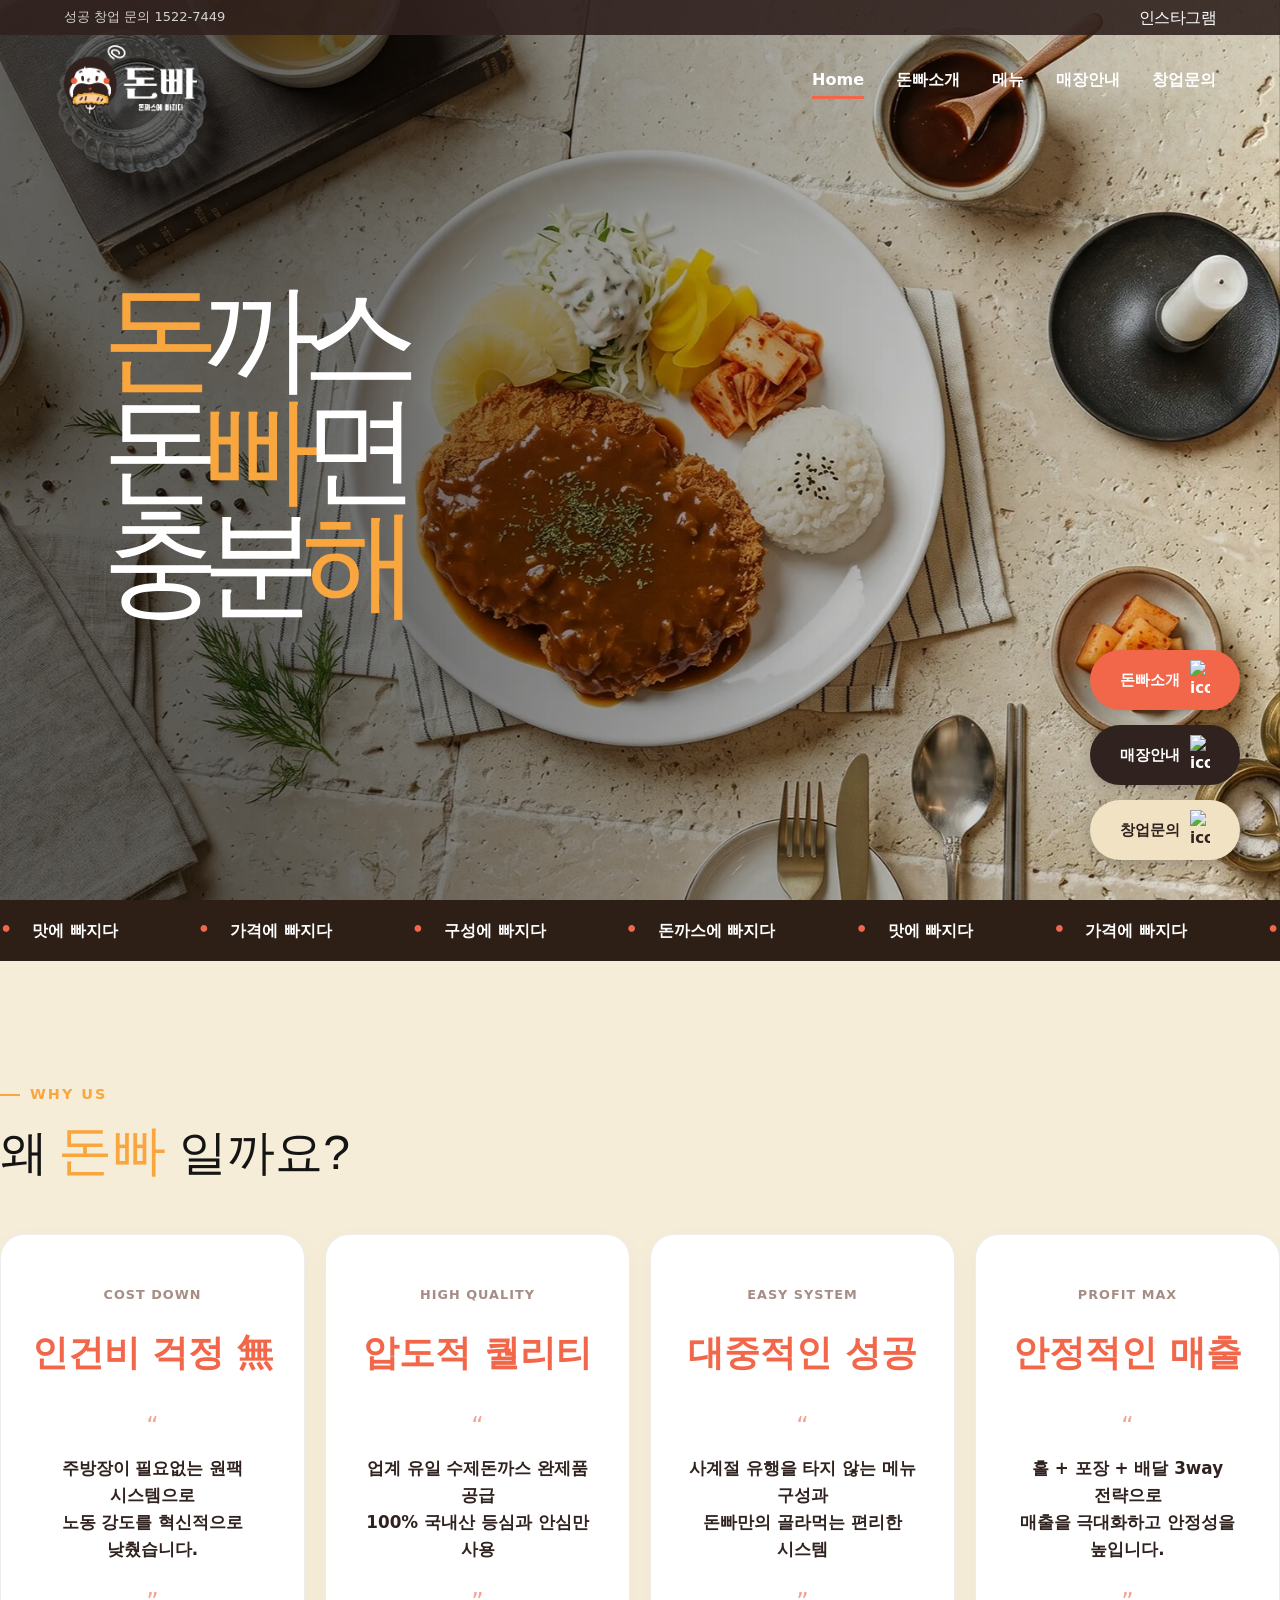
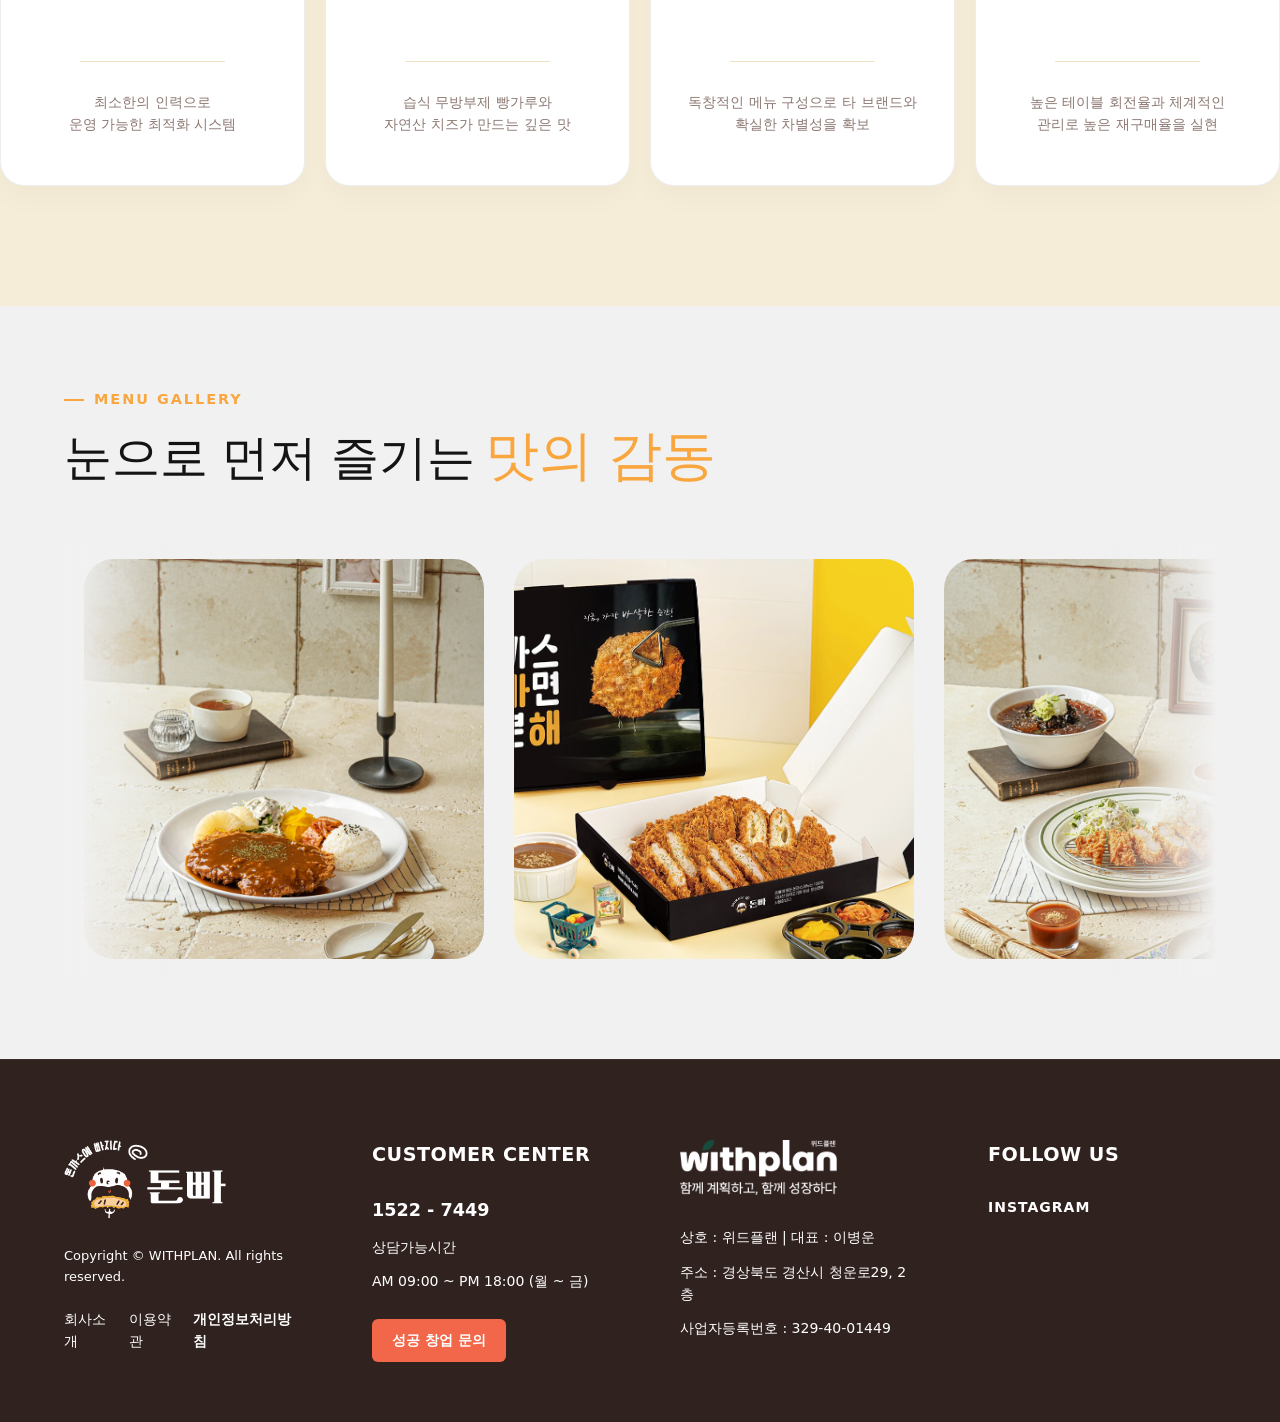
==== commit 802d0766: "컬러수정_260602" ====
--- a/index.html
+++ b/index.html
@@ -149,8 +149,8 @@
                     class="scroll-item">맛에 빠지다</span><span class="scroll-item">가격에 빠지다</span><span
                     class="scroll-item">구성에 빠지다</span><span class="scroll-item">돈까스에 빠지다</span></div>
         </div>
-        <section class="section section-features reveal">
-            <div class="container">
+        <section class="section section-features">
+            <div class="container reveal">
                 <div class="origin-header">
                     <span class="origin-subtitle">WHY US</span>
                     <h2 class="origin-title">왜<span class="highlight">돈빠</span> 일까요?</h2>
@@ -212,12 +212,9 @@
             </div>
         </section>
 
-        <div class="container">
-            <div class="section-divider"></div>
-        </div>
-
-        <section class="section section-menu-slider reveal">
-            <div class="container">
+
+        <section class="section section-menu-slider">
+            <div class="container reveal">
                 <div class="origin-header">
                     <span class="origin-subtitle">MENU GALLERY</span>
                     <h2 class="origin-title mobile-break">눈으로 먼저 즐기는<span class="highlight">맛의 감동</span></h2>
--- a/css/common.css
+++ b/css/common.css
@@ -417,7 +417,7 @@
 }
 
 footer {
-    background: #151414;
+    background: #30221F;
     color: var(--white);
     padding: 80px 5% 60px;
     font-size: 14px;
@@ -1531,7 +1531,7 @@
 
 .modal-body {
     line-height: 1.8;
-    color: var(--text-color);
+    color: #151414;
     font-weight: 500;
     /* 본문 두께 높임 */
 }
--- a/css/main.css
+++ b/css/main.css
@@ -328,7 +328,7 @@
 
 /* 메인 WHY US: 브랜드 톤앤매너(Orange/Brown) 반영 */
 .section-features {
-    background: #ffffff;
+    background: #F5EDD8;
     /* Warm ivory bg */
     padding: 120px 0;
 }
